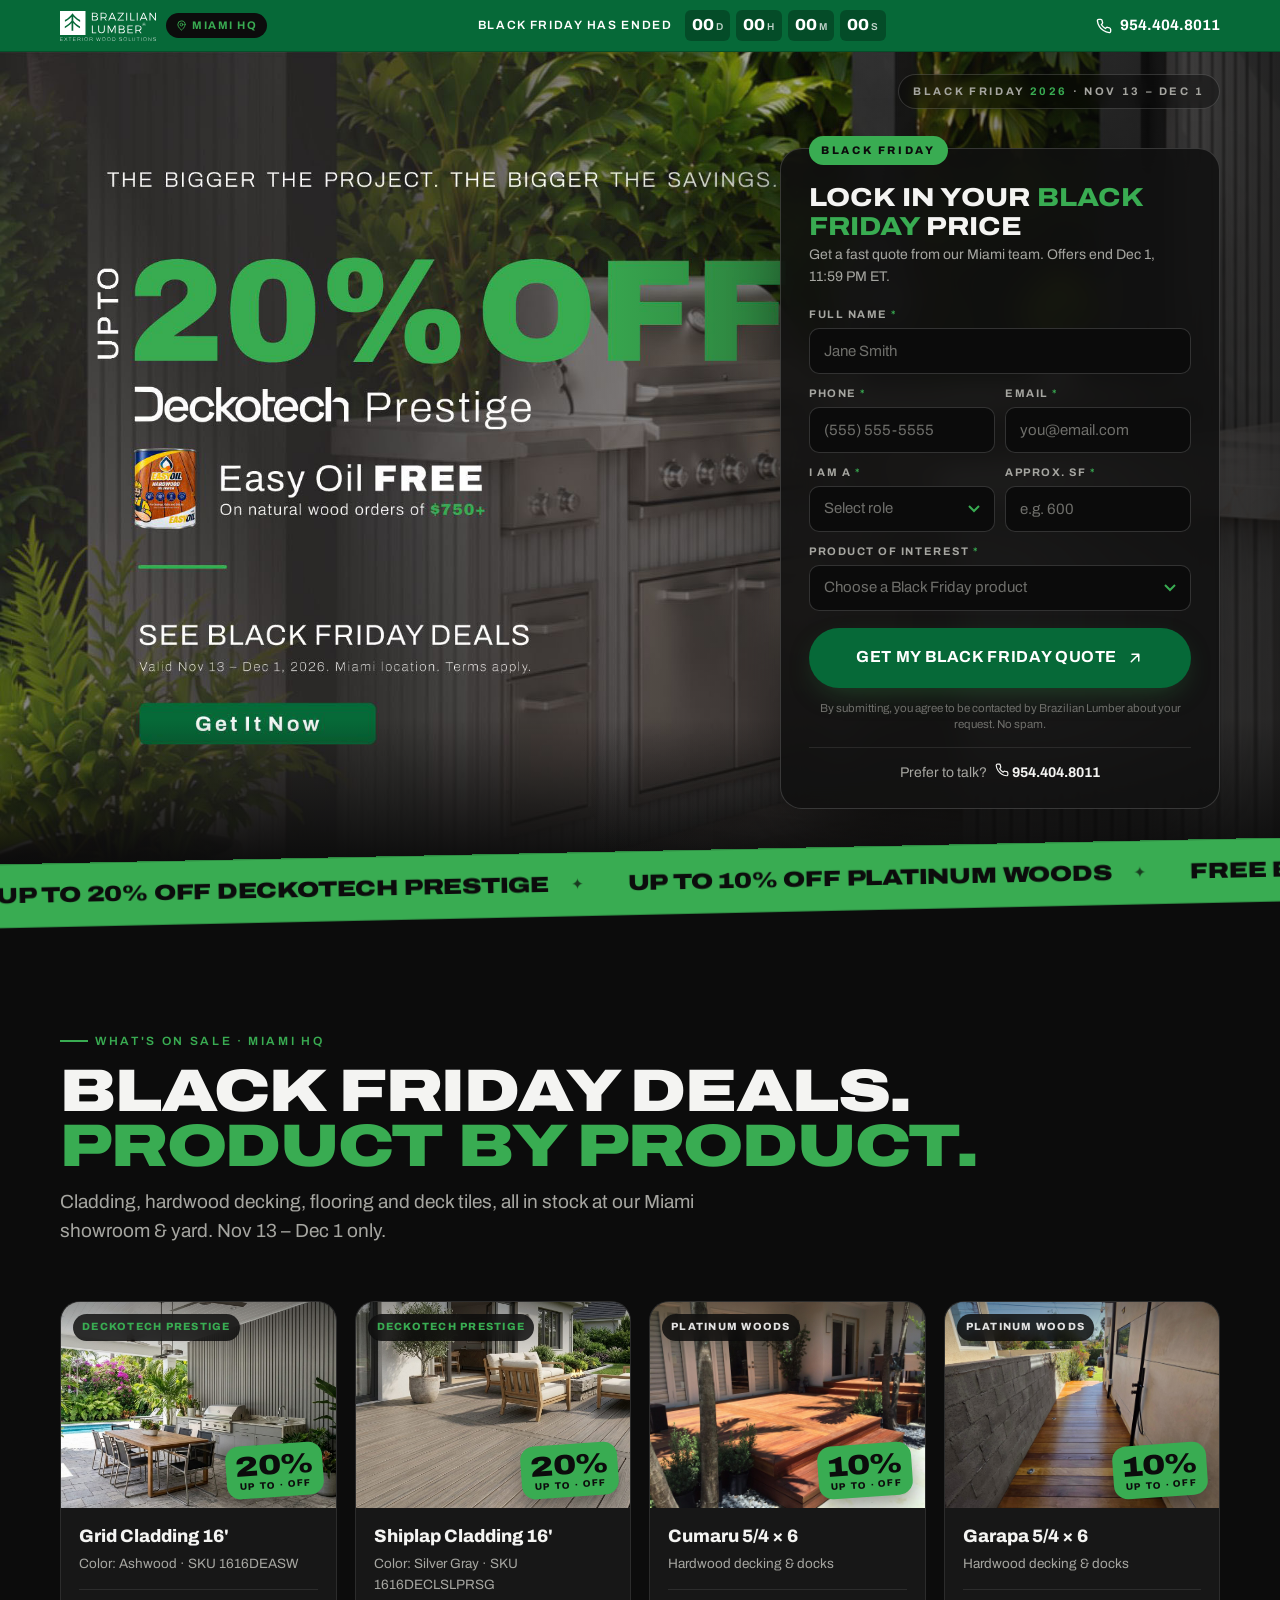
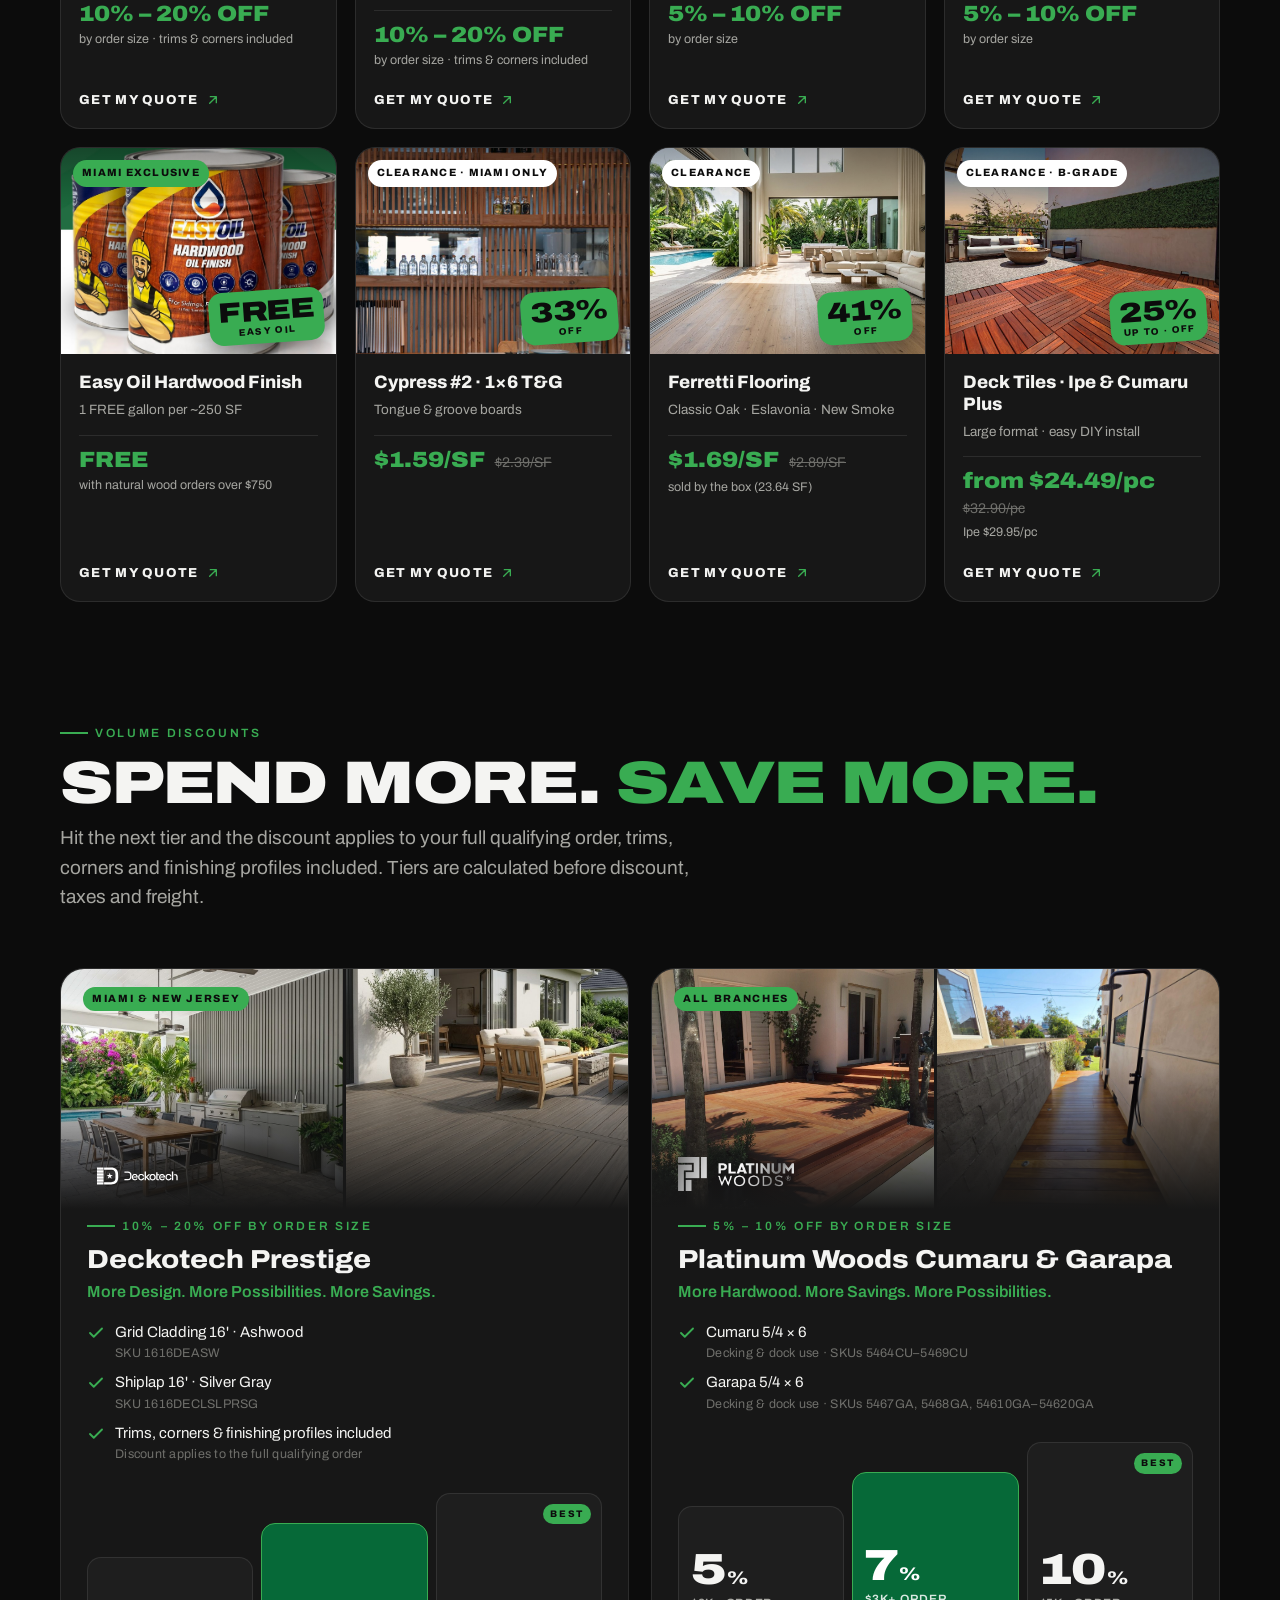
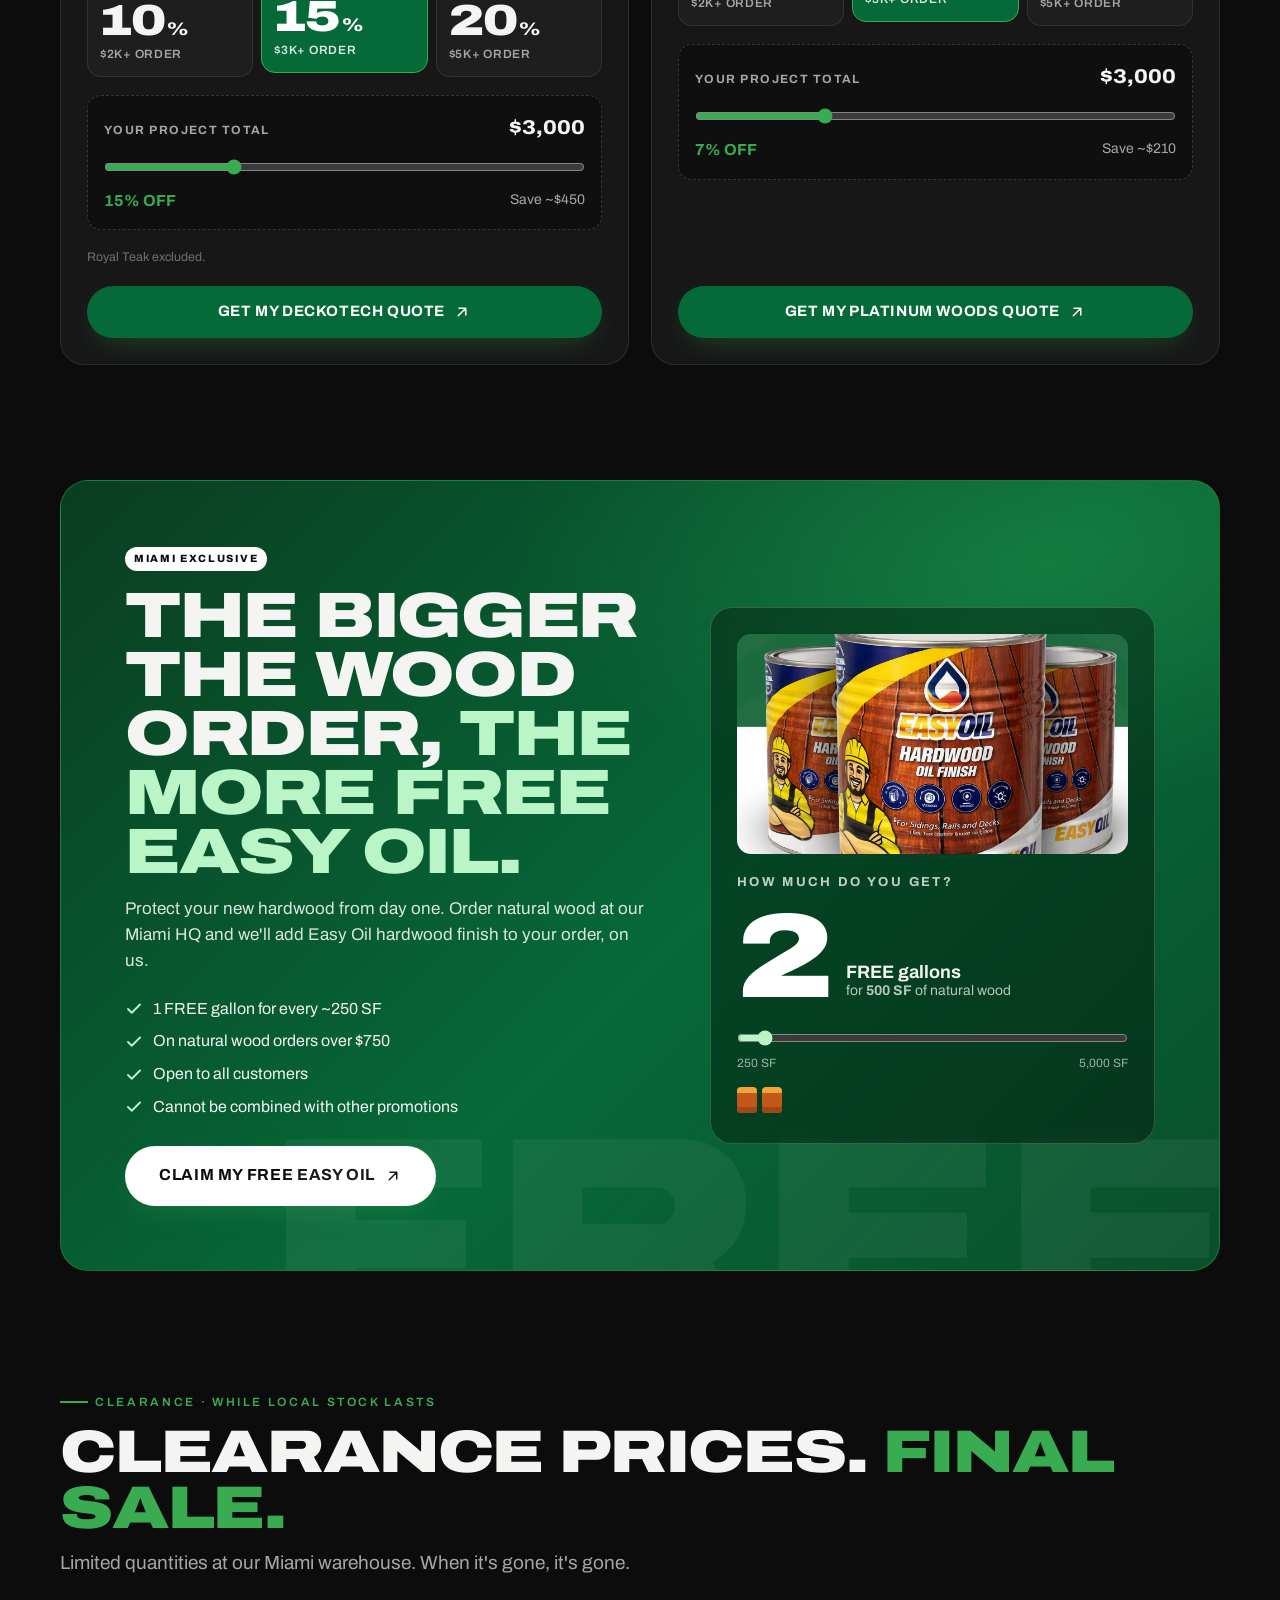
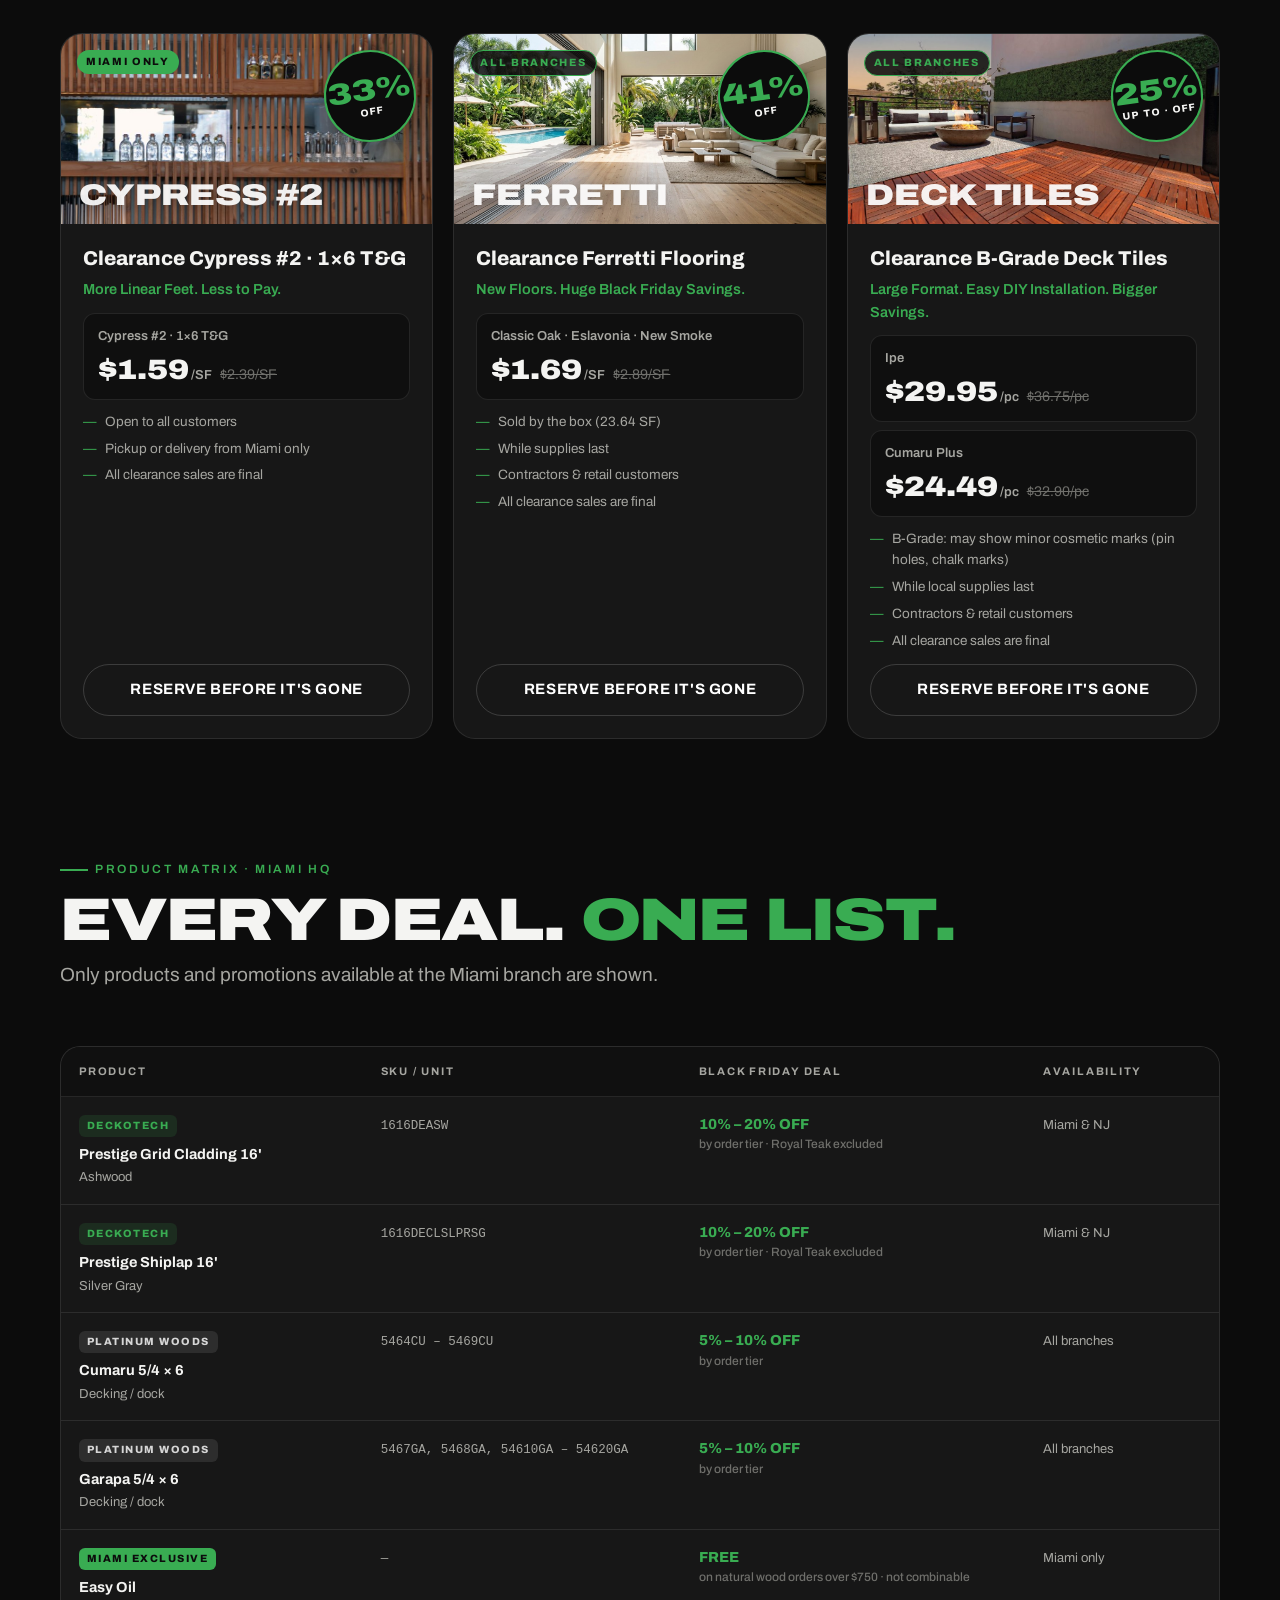
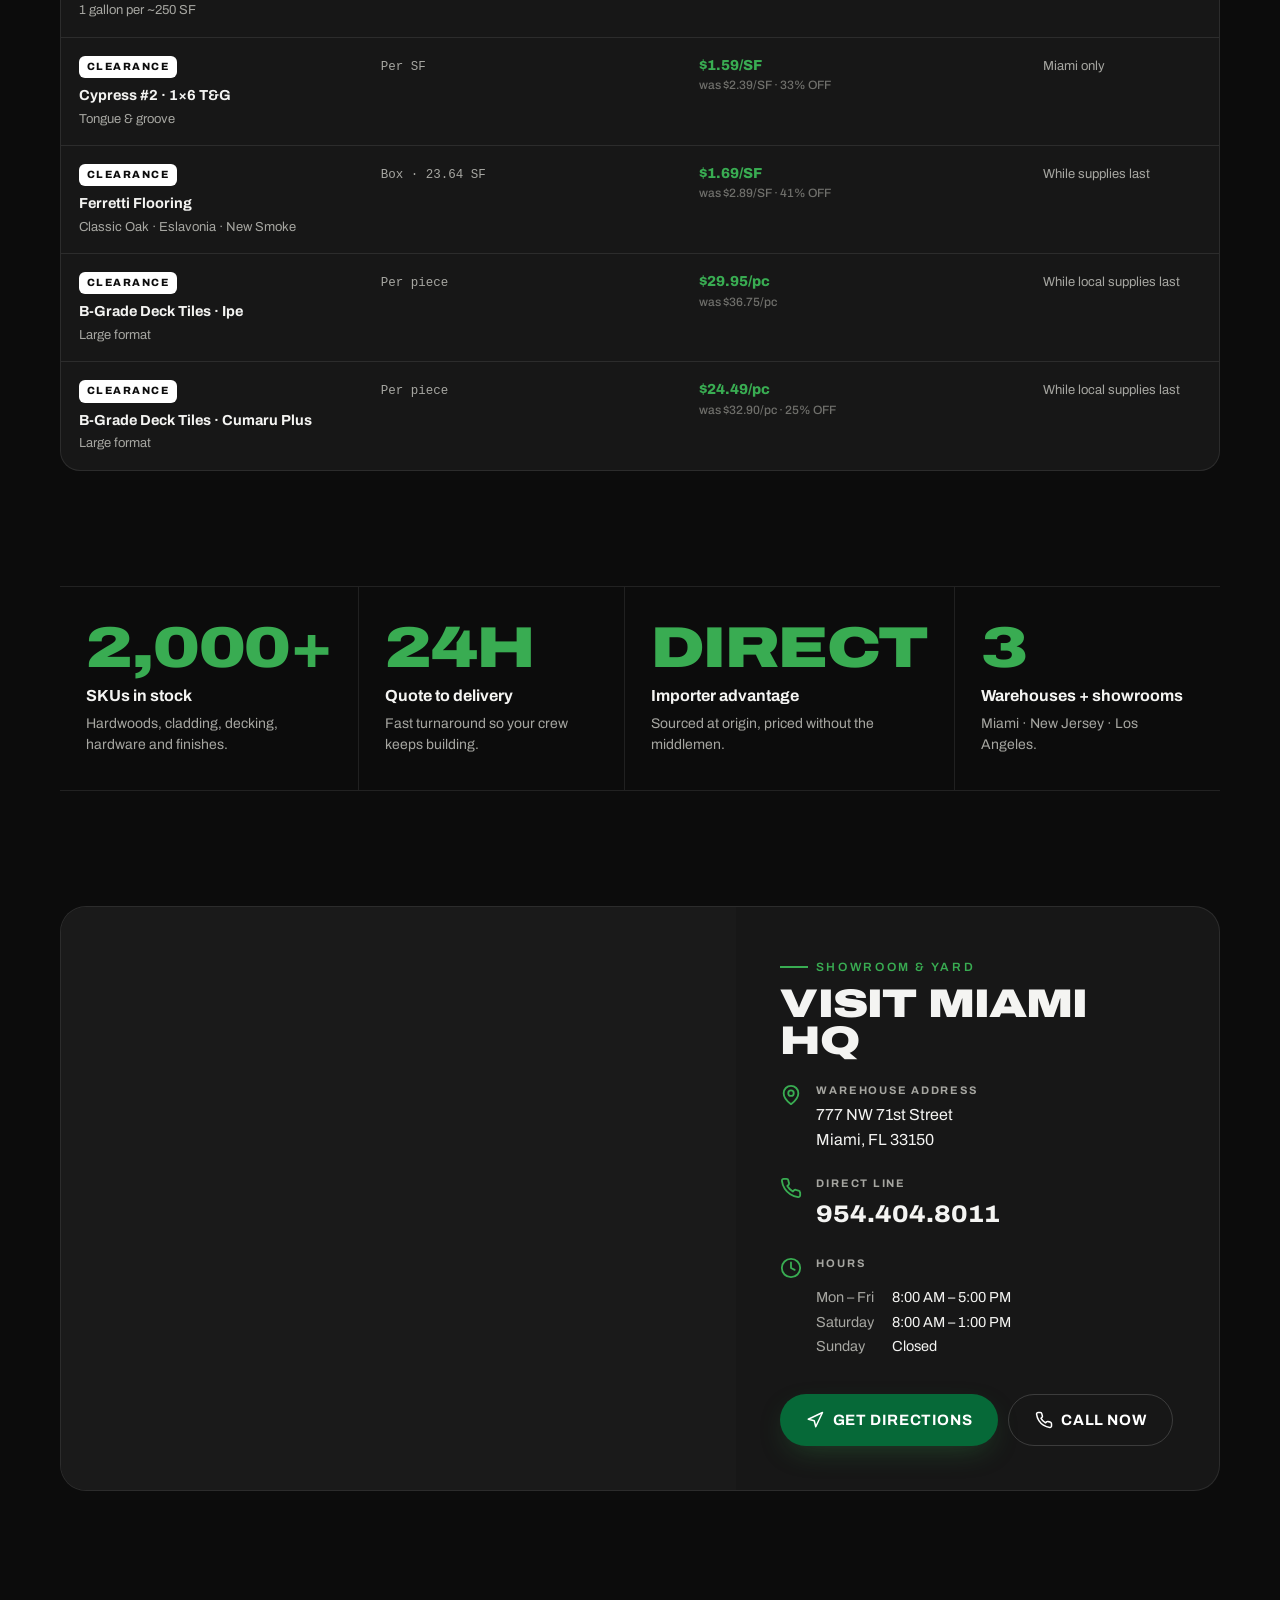
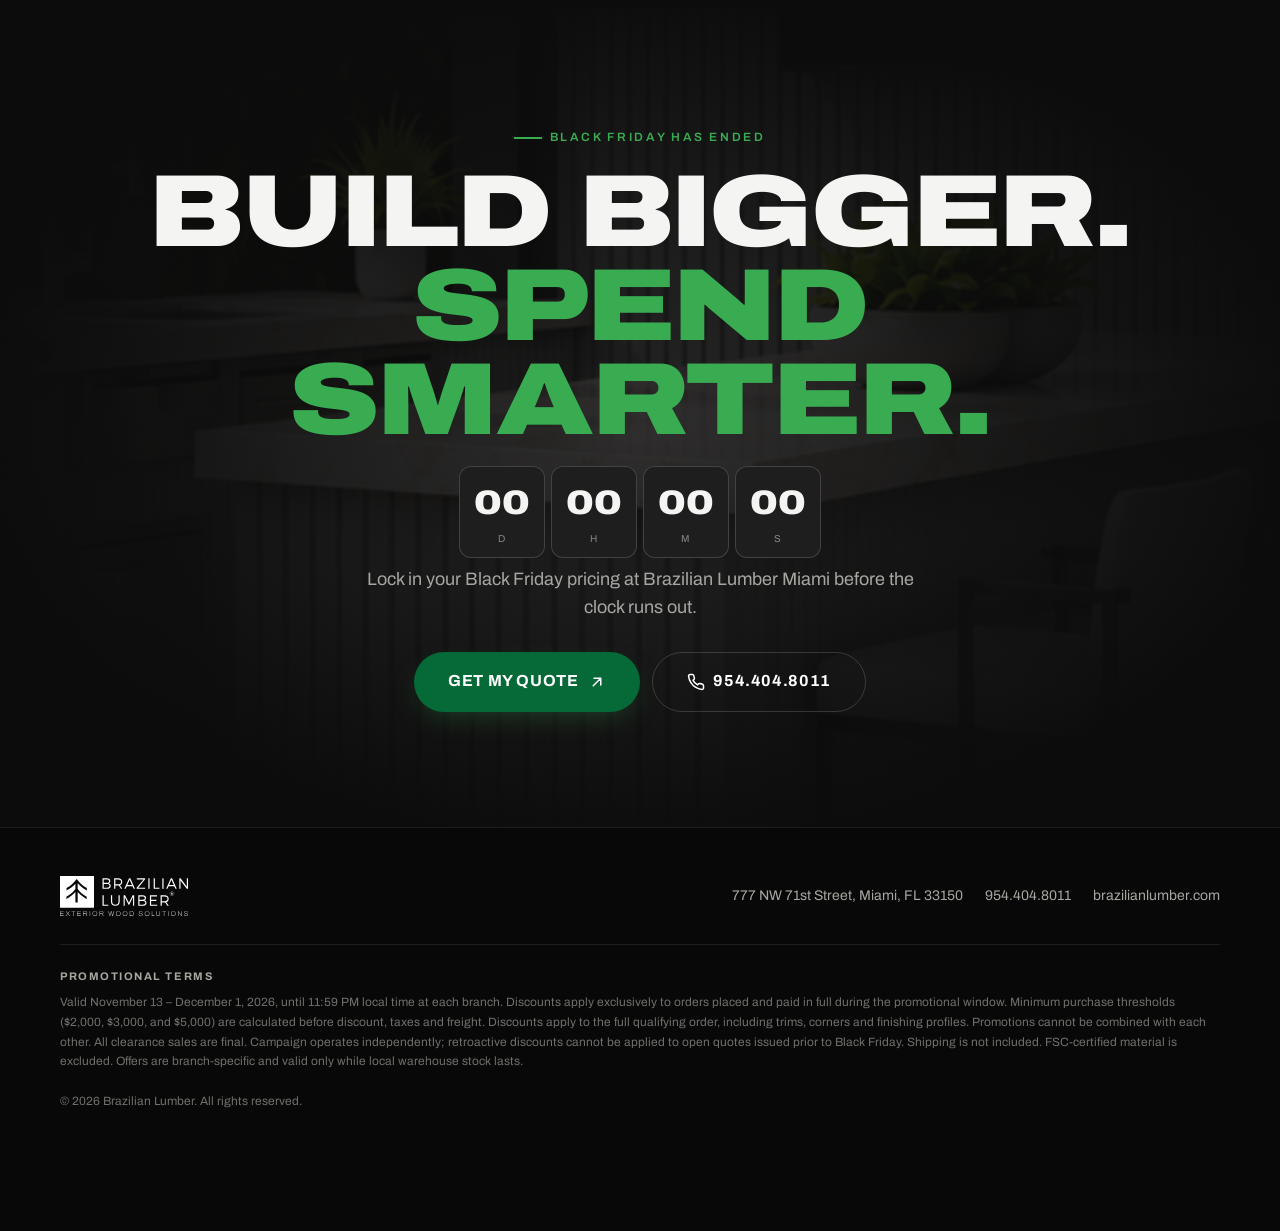
==== miami/index.html @ da261dd8 "Add files via upload" ====
<!doctype html>
<html lang="en">
<head>
<meta charset="utf-8">
<meta name="viewport" content="width=device-width, initial-scale=1, viewport-fit=cover">
<title>Black Friday 2026 · Brazilian Lumber Miami · Up to 20% OFF</title>
<meta name="description" content="Build bigger, spend smarter. Black Friday at Brazilian Lumber Miami: Nov 13 – Dec 1, 2026. Volume discounts on Deckotech and Platinum Woods plus clearance deals.">
<meta name="theme-color" content="#066938">
<meta property="og:title" content="Black Friday 2026 · Brazilian Lumber Miami · Up to 20% OFF">
<meta property="og:description" content="Build bigger, spend smarter. Black Friday at Brazilian Lumber Miami: Nov 13 – Dec 1, 2026. Volume discounts on Deckotech and Platinum Woods plus clearance deals.">
<meta property="og:image" content="../assets/img/miami-desktop.jpg">
<link rel="preload" href="../assets/fonts/Archivo-Variable.ttf" as="font" type="font/ttf" crossorigin>
<link rel="stylesheet" href="../assets/css/bf.css">
<!-- TRACKING (Manuel): Meta Pixel + Google tag go here. Branch: miami -->
</head>
<body data-branch="miami" data-deadline="2026-12-02T04:59:59Z">
<div class="topbar" role="banner">
  <div class="wrap">
    <div class="topbar__branch"><a class="topbar__logo" href="#top" aria-label="Brazilian Lumber"><img src="../assets/logos/brl-logo-white.svg" alt="Brazilian Lumber" width="96" height="30"></a><span class="tag"><svg class="ico" viewBox="0 0 24 24" fill="none" stroke="currentColor" stroke-width="2" stroke-linecap="round" stroke-linejoin="round" aria-hidden="true"><path d="M20 10c0 6-8 12-8 12s-8-6-8-12a8 8 0 0 1 16 0z"/><circle cx="12" cy="10" r="3"/></svg> Miami HQ</span></div>
    <div class="topbar__count"><span class="label" data-countdown-label>Black Friday ends in</span><div class="countdown " data-countdown aria-live="off"><span class="countdown__unit"><b data-u="d">00</b><small>d</small></span><span class="countdown__unit"><b data-u="h">00</b><small>h</small></span><span class="countdown__unit"><b data-u="m">00</b><small>m</small></span><span class="countdown__unit"><b data-u="s">00</b><small>s</small></span></div></div>
    <a class="topbar__phone" href="tel:+19544048011" aria-label="Call Miami HQ showroom 954.404.8011"><svg class="ico" viewBox="0 0 24 24" fill="none" stroke="currentColor" stroke-width="2" stroke-linecap="round" stroke-linejoin="round" aria-hidden="true"><path d="M22 16.9v3a2 2 0 0 1-2.2 2 19.8 19.8 0 0 1-8.6-3.1 19.5 19.5 0 0 1-6-6A19.8 19.8 0 0 1 2.1 4.2 2 2 0 0 1 4.1 2h3a2 2 0 0 1 2 1.7c.1.9.4 1.8.7 2.7a2 2 0 0 1-.5 2.1L8 9.8a16 16 0 0 0 6 6l1.3-1.3a2 2 0 0 1 2.1-.4c.9.3 1.8.6 2.7.7a2 2 0 0 1 1.7 2z"/></svg><span class="num">954.404.8011</span></a>
  </div>
</div>
<header class="header">
  <div class="wrap">
    <span></span>
    <span class="header__badge">Black Friday <b>2026</b> · Nov 13 – Dec 1</span>
  </div>
</header>
<main>
<section class="hero" id="top">
  <h1 class="sr-only">Black Friday at Brazilian Lumber Miami: up to 20% off Deckotech Prestige, up to 10% off Platinum Woods hardwoods and FREE Easy Oil</h1>
  <div class="hero__media">
    <picture>
      <source media="(max-width: 760px)" srcset="../assets/img/miami-mobile.jpg">
      <img src="../assets/img/miami-desktop.jpg" alt="Up to 20% off Deckotech Prestige and FREE Easy Oil on natural wood orders of $750+. Black Friday deals valid Nov 13 – Dec 1, 2026 at the Miami location." width="2401" height="1201" fetchpriority="high">
    </picture>
    <a class="hero__link" href="#quote" aria-label="Get it now: request your Black Friday quote" tabindex="-1"></a>
  </div>
  <div class="wrap hero__inner">
    <form class="form-card" id="lead-form" action="#" method="post" novalidate
      data-crm="salesforce-flowsly" data-branch="miami">
  <!-- DEV (Nicolas): set action to the Salesforce / Flowsly endpoint. Leads route by the "branch" field. -->
  <h2 id="quote">Lock in your <em>Black Friday</em> price</h2>
  <p class="sub">Get a fast quote from our Miami team. Offers end Dec 1, 11:59 PM ET.</p>

  <input type="hidden" name="branch" value="miami">
  <input type="hidden" name="campaign" value="black-friday-2026">
  <input type="hidden" name="landing_page" value="">
  <input type="hidden" name="utm_source"><input type="hidden" name="utm_medium"><input type="hidden" name="utm_campaign">
  <input type="hidden" name="utm_term"><input type="hidden" name="utm_content"><input type="hidden" name="gclid"><input type="hidden" name="fbclid">

  <div class="field">
    <label for="full_name">Full name <span class="req">*</span></label>
    <input id="full_name" name="full_name" type="text" autocomplete="name" placeholder="Jane Smith" required>
    <span class="err">Please enter your full name.</span>
  </div>
  <div class="row-2">
    <div class="field">
      <label for="phone">Phone <span class="req">*</span></label>
      <input id="phone" name="phone" type="tel" autocomplete="tel" inputmode="tel" placeholder="(555) 555-5555" required>
      <span class="err">Enter a valid phone number.</span>
    </div>
    <div class="field">
      <label for="email">Email <span class="req">*</span></label>
      <input id="email" name="email" type="email" autocomplete="email" placeholder="you@email.com" required>
      <span class="err">Enter a valid email.</span>
    </div>
  </div>
  <div class="row-2">
    <div class="field">
      <label for="role">I am a <span class="req">*</span></label>
      <select id="role" name="role" required>
        <option value="" disabled selected>Select role</option>
        <option value="contractor">Contractor</option>
        <option value="architect-designer">Architect / Designer</option>
        <option value="homeowner">Homeowner</option>
      </select>
      <span class="err">Select your role.</span>
    </div>
    <div class="field">
      <label for="approx_sf">Approx. SF <span class="req">*</span></label>
      <input id="approx_sf" name="approx_sf" type="number" min="1" inputmode="numeric" placeholder="e.g. 600" required>
      <span class="err">Enter approximate square feet.</span>
    </div>
  </div>
  <div class="field">
    <label for="product_interest">Product of interest <span class="req">*</span></label>
    <select id="product_interest" name="product_interest" required>
      <option value="" disabled selected>Choose a Black Friday product</option>
      <option value="dkt-ashwood">Deckotech Prestige · Grid Cladding Ashwood</option><option value="dkt-silvergray">Deckotech Prestige · Shiplap Silver Gray</option><option value="pw-cumaru">Platinum Woods · Cumaru 5/4 × 6</option><option value="pw-garapa">Platinum Woods · Garapa 5/4 × 6</option><option value="easy-oil">Natural wood order + FREE Easy Oil</option><option value="clr-cypress">Clearance · Cypress #2 1×6 T&amp;G</option><option value="clr-ferretti">Clearance · Ferretti Flooring</option><option value="clr-tiles">Clearance · B-Grade Deck Tiles</option><option value="multiple">Multiple products / not sure yet</option>
    </select>
    <span class="err">Choose a product.</span>
  </div>
  <button class="btn btn--block btn--lg" type="submit">Get my Black Friday quote <svg class="ico" viewBox="0 0 24 24" fill="none" stroke="currentColor" stroke-width="2" stroke-linecap="round" stroke-linejoin="round" aria-hidden="true"><path d="M7 17 17 7M8 7h9v9"/></svg></button>
  <p class="form-note">By submitting, you agree to be contacted by Brazilian Lumber about your request. No spam.</p>
  <div class="form-alt">Prefer to talk? <a href="tel:+19544048011"><svg class="ico" viewBox="0 0 24 24" fill="none" stroke="currentColor" stroke-width="2" stroke-linecap="round" stroke-linejoin="round" aria-hidden="true"><path d="M22 16.9v3a2 2 0 0 1-2.2 2 19.8 19.8 0 0 1-8.6-3.1 19.5 19.5 0 0 1-6-6A19.8 19.8 0 0 1 2.1 4.2 2 2 0 0 1 4.1 2h3a2 2 0 0 1 2 1.7c.1.9.4 1.8.7 2.7a2 2 0 0 1-.5 2.1L8 9.8a16 16 0 0 0 6 6l1.3-1.3a2 2 0 0 1 2.1-.4c.9.3 1.8.6 2.7.7a2 2 0 0 1 1.7 2z"/></svg> 954.404.8011</a></div>
</form>

  </div>
</section>
<div class="ticker" aria-hidden="true"><div class="ticker__track"><span class="ticker__item">Up to 20% OFF Deckotech Prestige</span><span class="ticker__item">Up to 10% OFF Platinum Woods</span><span class="ticker__item">FREE Easy Oil</span><span class="ticker__item">33% OFF Cypress #2</span><span class="ticker__item">41% OFF Ferretti Flooring</span><span class="ticker__item">Up to 25% OFF Deck Tiles</span><span class="ticker__item">Up to 20% OFF Deckotech Prestige</span><span class="ticker__item">Up to 10% OFF Platinum Woods</span><span class="ticker__item">FREE Easy Oil</span><span class="ticker__item">33% OFF Cypress #2</span><span class="ticker__item">41% OFF Ferretti Flooring</span><span class="ticker__item">Up to 25% OFF Deck Tiles</span><span class="ticker__item">Up to 20% OFF Deckotech Prestige</span><span class="ticker__item">Up to 10% OFF Platinum Woods</span><span class="ticker__item">FREE Easy Oil</span><span class="ticker__item">33% OFF Cypress #2</span><span class="ticker__item">41% OFF Ferretti Flooring</span><span class="ticker__item">Up to 25% OFF Deck Tiles</span><span class="ticker__item">Up to 20% OFF Deckotech Prestige</span><span class="ticker__item">Up to 10% OFF Platinum Woods</span><span class="ticker__item">FREE Easy Oil</span><span class="ticker__item">33% OFF Cypress #2</span><span class="ticker__item">41% OFF Ferretti Flooring</span><span class="ticker__item">Up to 25% OFF Deck Tiles</span></div></div>
<section class="section" id="deals" style="padding-top: clamp(72px, 9vw, 110px)">
  <div class="wrap">
    <div class="section-head reveal">
      <span class="eyebrow">What's on sale · Miami HQ</span>
      <h2 class="h2 display">Black Friday deals.<br><em>Product by product.</em></h2>
      <p class="lead">Cladding, hardwood decking, flooring and deck tiles, all in stock at our Miami showroom &amp; yard. Nov 13 – Dec 1 only.</p>
    </div>
    <div class="p-grid p-grid--4"><article class="p-card reveal">
      <a class="p-card__media" href="#quote" data-product="dkt-ashwood" tabindex="-1" aria-hidden="true">
        <img src="../assets/img/products/miami/dkt-ashwood.jpg" alt="Grid Cladding 16' (Color: Ashwood · SKU 1616DEASW)" loading="lazy">
        <span class="p-card__chip chip--dkt">Deckotech Prestige</span>
        <span class="p-card__badge"><b>20%</b><small>Up to · Off</small></span>
      </a>
      <div class="p-card__body">
        <h3 class="p-card__name">Grid Cladding 16'</h3>
        <p class="p-card__spec">Color: Ashwood · SKU 1616DEASW</p>
        <div class="p-card__price"><b>10% – 20% OFF</b><span>by order size · trims &amp; corners included</span></div>
        <a class="p-card__cta" href="#quote" data-product="dkt-ashwood">Get my quote <svg class="ico" viewBox="0 0 24 24" fill="none" stroke="currentColor" stroke-width="2" stroke-linecap="round" stroke-linejoin="round" aria-hidden="true"><path d="M7 17 17 7M8 7h9v9"/></svg></a>
      </div>
    </article><article class="p-card reveal">
      <a class="p-card__media" href="#quote" data-product="dkt-silvergray" tabindex="-1" aria-hidden="true">
        <img src="../assets/img/products/miami/dkt-silvergray.jpg" alt="Shiplap Cladding 16' (Color: Silver Gray · SKU 1616DECLSLPRSG)" loading="lazy">
        <span class="p-card__chip chip--dkt">Deckotech Prestige</span>
        <span class="p-card__badge"><b>20%</b><small>Up to · Off</small></span>
      </a>
      <div class="p-card__body">
        <h3 class="p-card__name">Shiplap Cladding 16'</h3>
        <p class="p-card__spec">Color: Silver Gray · SKU 1616DECLSLPRSG</p>
        <div class="p-card__price"><b>10% – 20% OFF</b><span>by order size · trims &amp; corners included</span></div>
        <a class="p-card__cta" href="#quote" data-product="dkt-silvergray">Get my quote <svg class="ico" viewBox="0 0 24 24" fill="none" stroke="currentColor" stroke-width="2" stroke-linecap="round" stroke-linejoin="round" aria-hidden="true"><path d="M7 17 17 7M8 7h9v9"/></svg></a>
      </div>
    </article><article class="p-card reveal">
      <a class="p-card__media" href="#quote" data-product="pw-cumaru" tabindex="-1" aria-hidden="true">
        <img src="../assets/img/products/miami/pw-cumaru.jpg" alt="Cumaru 5/4 × 6 (Hardwood decking &amp; docks)" loading="lazy">
        <span class="p-card__chip chip--pw">Platinum Woods</span>
        <span class="p-card__badge"><b>10%</b><small>Up to · Off</small></span>
      </a>
      <div class="p-card__body">
        <h3 class="p-card__name">Cumaru 5/4 × 6</h3>
        <p class="p-card__spec">Hardwood decking &amp; docks</p>
        <div class="p-card__price"><b>5% – 10% OFF</b><span>by order size</span></div>
        <a class="p-card__cta" href="#quote" data-product="pw-cumaru">Get my quote <svg class="ico" viewBox="0 0 24 24" fill="none" stroke="currentColor" stroke-width="2" stroke-linecap="round" stroke-linejoin="round" aria-hidden="true"><path d="M7 17 17 7M8 7h9v9"/></svg></a>
      </div>
    </article><article class="p-card reveal">
      <a class="p-card__media" href="#quote" data-product="pw-garapa" tabindex="-1" aria-hidden="true">
        <img src="../assets/img/products/pw-garapa-deck.jpg" alt="Garapa 5/4 × 6 (Hardwood decking &amp; docks)" loading="lazy">
        <span class="p-card__chip chip--pw">Platinum Woods</span>
        <span class="p-card__badge"><b>10%</b><small>Up to · Off</small></span>
      </a>
      <div class="p-card__body">
        <h3 class="p-card__name">Garapa 5/4 × 6</h3>
        <p class="p-card__spec">Hardwood decking &amp; docks</p>
        <div class="p-card__price"><b>5% – 10% OFF</b><span>by order size</span></div>
        <a class="p-card__cta" href="#quote" data-product="pw-garapa">Get my quote <svg class="ico" viewBox="0 0 24 24" fill="none" stroke="currentColor" stroke-width="2" stroke-linecap="round" stroke-linejoin="round" aria-hidden="true"><path d="M7 17 17 7M8 7h9v9"/></svg></a>
      </div>
    </article><article class="p-card reveal">
      <a class="p-card__media" href="#quote" data-product="easy-oil" tabindex="-1" aria-hidden="true">
        <img src="../assets/img/products/easy-oil.jpg" alt="Easy Oil Hardwood Finish (1 FREE gallon per ~250 SF)" loading="lazy">
        <span class="p-card__chip chip--exc">Miami exclusive</span>
        <span class="p-card__badge"><b>FREE</b><small>Easy Oil</small></span>
      </a>
      <div class="p-card__body">
        <h3 class="p-card__name">Easy Oil Hardwood Finish</h3>
        <p class="p-card__spec">1 FREE gallon per ~250 SF</p>
        <div class="p-card__price"><b>FREE</b><span>with natural wood orders over $750</span></div>
        <a class="p-card__cta" href="#quote" data-product="easy-oil">Get my quote <svg class="ico" viewBox="0 0 24 24" fill="none" stroke="currentColor" stroke-width="2" stroke-linecap="round" stroke-linejoin="round" aria-hidden="true"><path d="M7 17 17 7M8 7h9v9"/></svg></a>
      </div>
    </article><article class="p-card reveal">
      <a class="p-card__media" href="#quote" data-product="clr-cypress" tabindex="-1" aria-hidden="true">
        <img src="../assets/img/products/miami/clr-cypress.jpg" alt="Cypress #2 · 1×6 T&amp;G (Tongue &amp; groove boards)" loading="lazy">
        <span class="p-card__chip chip--clr">Clearance · Miami only</span>
        <span class="p-card__badge"><b>33%</b><small>Off</small></span>
      </a>
      <div class="p-card__body">
        <h3 class="p-card__name">Cypress #2 · 1×6 T&amp;G</h3>
        <p class="p-card__spec">Tongue &amp; groove boards</p>
        <div class="p-card__price"><b>$1.59/SF</b><s>$2.39/SF</s></div>
        <a class="p-card__cta" href="#quote" data-product="clr-cypress">Get my quote <svg class="ico" viewBox="0 0 24 24" fill="none" stroke="currentColor" stroke-width="2" stroke-linecap="round" stroke-linejoin="round" aria-hidden="true"><path d="M7 17 17 7M8 7h9v9"/></svg></a>
      </div>
    </article><article class="p-card reveal">
      <a class="p-card__media" href="#quote" data-product="clr-ferretti" tabindex="-1" aria-hidden="true">
        <img src="../assets/img/products/miami/clr-ferretti.jpg" alt="Ferretti Flooring (Classic Oak · Eslavonia · New Smoke)" loading="lazy">
        <span class="p-card__chip chip--clr">Clearance</span>
        <span class="p-card__badge"><b>41%</b><small>Off</small></span>
      </a>
      <div class="p-card__body">
        <h3 class="p-card__name">Ferretti Flooring</h3>
        <p class="p-card__spec">Classic Oak · Eslavonia · New Smoke</p>
        <div class="p-card__price"><b>$1.69/SF</b><s>$2.89/SF</s><span>sold by the box (23.64 SF)</span></div>
        <a class="p-card__cta" href="#quote" data-product="clr-ferretti">Get my quote <svg class="ico" viewBox="0 0 24 24" fill="none" stroke="currentColor" stroke-width="2" stroke-linecap="round" stroke-linejoin="round" aria-hidden="true"><path d="M7 17 17 7M8 7h9v9"/></svg></a>
      </div>
    </article><article class="p-card reveal">
      <a class="p-card__media" href="#quote" data-product="clr-tiles" tabindex="-1" aria-hidden="true">
        <img src="../assets/img/products/miami/clr-tiles.jpg" alt="Deck Tiles · Ipe &amp; Cumaru Plus (Large format · easy DIY install)" loading="lazy">
        <span class="p-card__chip chip--clr">Clearance · B-Grade</span>
        <span class="p-card__badge"><b>25%</b><small>Up to · Off</small></span>
      </a>
      <div class="p-card__body">
        <h3 class="p-card__name">Deck Tiles · Ipe &amp; Cumaru Plus</h3>
        <p class="p-card__spec">Large format · easy DIY install</p>
        <div class="p-card__price"><b>from $24.49/pc</b><s>$32.90/pc</s><span>Ipe $29.95/pc</span></div>
        <a class="p-card__cta" href="#quote" data-product="clr-tiles">Get my quote <svg class="ico" viewBox="0 0 24 24" fill="none" stroke="currentColor" stroke-width="2" stroke-linecap="round" stroke-linejoin="round" aria-hidden="true"><path d="M7 17 17 7M8 7h9v9"/></svg></a>
      </div>
    </article></div>
  </div>
</section>
<section class="section" style="padding-top: 0">
  <div class="wrap">
    <div class="section-head reveal">
      <span class="eyebrow">Volume discounts</span>
      <h2 class="h2 display">Spend more. <em>Save more.</em></h2>
      <p class="lead">Hit the next tier and the discount applies to your full qualifying order, trims, corners and finishing profiles included. Tiers are calculated before discount, taxes and freight.</p>
    </div>
    <div class="tiers">
      <article class="tier-block reveal" id="deckotech" data-estimator data-tiers="[[2000,10],[3000,15],[5000,20]]">
    <div class="tier-block__media">
      <div class="tier-block__split"><img src="../assets/img/products/miami/dkt-ashwood.jpg" alt="" loading="lazy"><img src="../assets/img/products/miami/dkt-silvergray.jpg" alt="" loading="lazy"></div>
      <span class="flag">Miami &amp; New Jersey</span>
      <img class="tier-block__logo tier-block__logo--dkt" src="../assets/logos/deckotech-logo.svg" alt="Deckotech">
    </div>
    <div class="tier-block__body">
      <span class="eyebrow">10% – 20% OFF by order size</span>
      <h3 class="tier-block__title">Deckotech Prestige</h3>
      <p class="tier-block__tagline">More Design. More Possibilities. More Savings.</p>
      <ul class="prod-list"><li><svg class="ico" viewBox="0 0 24 24" fill="none" stroke="currentColor" stroke-width="2.5" stroke-linecap="round" stroke-linejoin="round" aria-hidden="true"><path d="M20 6 9 17l-5-5"/></svg><span>Grid Cladding 16' · Ashwood<small>SKU 1616DEASW</small></span></li><li><svg class="ico" viewBox="0 0 24 24" fill="none" stroke="currentColor" stroke-width="2.5" stroke-linecap="round" stroke-linejoin="round" aria-hidden="true"><path d="M20 6 9 17l-5-5"/></svg><span>Shiplap 16' · Silver Gray<small>SKU 1616DECLSLPRSG</small></span></li><li><svg class="ico" viewBox="0 0 24 24" fill="none" stroke="currentColor" stroke-width="2.5" stroke-linecap="round" stroke-linejoin="round" aria-hidden="true"><path d="M20 6 9 17l-5-5"/></svg><span>Trims, corners &amp; finishing profiles included<small>Discount applies to the full qualifying order</small></span></li></ul>
      <div class="ladder"><div class="step"><div class="step__pct display">10<small>%</small></div><div class="step__min">$2K+ order</div></div><div class="step"><div class="step__pct display">15<small>%</small></div><div class="step__min">$3K+ order</div></div><div class="step"><div class="step__pct display">20<small>%</small></div><div class="step__min">$5K+ order</div></div></div>
      <div class="estimator">
        <div class="estimator__label"><span>Your project total</span><output data-out="total">$3,000</output></div>
        <input type="range" min="500" max="10000" step="250" value="3000" aria-label="Estimated project total for Deckotech">
        <div class="estimator__result"><b data-out="pct"></b><span data-out="save"></span></div>
      </div>
      <p class="fine">Royal Teak excluded.</p>
      <a class="btn btn--block" href="#quote" data-product="dkt-ashwood">Get my Deckotech quote <svg class="ico" viewBox="0 0 24 24" fill="none" stroke="currentColor" stroke-width="2" stroke-linecap="round" stroke-linejoin="round" aria-hidden="true"><path d="M7 17 17 7M8 7h9v9"/></svg></a>
    </div>
  </article>
      <article class="tier-block reveal" id="platinum-woods" data-estimator data-tiers="[[2000,5],[3000,7],[5000,10]]">
    <div class="tier-block__media">
      <div class="tier-block__split"><img src="../assets/img/products/miami/pw-cumaru.jpg" alt="" loading="lazy"><img src="../assets/img/products/pw-garapa-deck.jpg" alt="" loading="lazy"></div>
      <span class="flag">All branches</span>
      <img class="tier-block__logo " src="../assets/logos/platinum-logo.png" alt="Platinum Woods">
    </div>
    <div class="tier-block__body">
      <span class="eyebrow">5% – 10% OFF by order size</span>
      <h3 class="tier-block__title">Platinum Woods Cumaru &amp; Garapa</h3>
      <p class="tier-block__tagline">More Hardwood. More Savings. More Possibilities.</p>
      <ul class="prod-list"><li><svg class="ico" viewBox="0 0 24 24" fill="none" stroke="currentColor" stroke-width="2.5" stroke-linecap="round" stroke-linejoin="round" aria-hidden="true"><path d="M20 6 9 17l-5-5"/></svg><span>Cumaru 5/4 × 6<small>Decking &amp; dock use · SKUs 5464CU–5469CU</small></span></li><li><svg class="ico" viewBox="0 0 24 24" fill="none" stroke="currentColor" stroke-width="2.5" stroke-linecap="round" stroke-linejoin="round" aria-hidden="true"><path d="M20 6 9 17l-5-5"/></svg><span>Garapa 5/4 × 6<small>Decking &amp; dock use · SKUs 5467GA, 5468GA, 54610GA–54620GA</small></span></li></ul>
      <div class="ladder"><div class="step"><div class="step__pct display">5<small>%</small></div><div class="step__min">$2K+ order</div></div><div class="step"><div class="step__pct display">7<small>%</small></div><div class="step__min">$3K+ order</div></div><div class="step"><div class="step__pct display">10<small>%</small></div><div class="step__min">$5K+ order</div></div></div>
      <div class="estimator">
        <div class="estimator__label"><span>Your project total</span><output data-out="total">$3,000</output></div>
        <input type="range" min="500" max="10000" step="250" value="3000" aria-label="Estimated project total for Platinum Woods">
        <div class="estimator__result"><b data-out="pct"></b><span data-out="save"></span></div>
      </div>
      
      <a class="btn btn--block" href="#quote" data-product="pw-cumaru">Get my Platinum Woods quote <svg class="ico" viewBox="0 0 24 24" fill="none" stroke="currentColor" stroke-width="2" stroke-linecap="round" stroke-linejoin="round" aria-hidden="true"><path d="M7 17 17 7M8 7h9v9"/></svg></a>
    </div>
  </article>
    </div>
  </div>
</section>
<section class="section" id="easy-oil" style="padding-top: 0">
  <div class="wrap">
    <div class="exclusive reveal">
      <div>
        <span class="flag flag--white">Miami exclusive</span>
        <h3 class="display">The bigger the wood order, <em>the more FREE Easy Oil.</em></h3>
        <p>Protect your new hardwood from day one. Order natural wood at our Miami HQ and we'll add Easy Oil hardwood finish to your order, on us.</p>
        <ul><li><svg class="ico" viewBox="0 0 24 24" fill="none" stroke="currentColor" stroke-width="2.5" stroke-linecap="round" stroke-linejoin="round" aria-hidden="true"><path d="M20 6 9 17l-5-5"/></svg>1 FREE gallon for every ~250 SF</li><li><svg class="ico" viewBox="0 0 24 24" fill="none" stroke="currentColor" stroke-width="2.5" stroke-linecap="round" stroke-linejoin="round" aria-hidden="true"><path d="M20 6 9 17l-5-5"/></svg>On natural wood orders over $750</li><li><svg class="ico" viewBox="0 0 24 24" fill="none" stroke="currentColor" stroke-width="2.5" stroke-linecap="round" stroke-linejoin="round" aria-hidden="true"><path d="M20 6 9 17l-5-5"/></svg>Open to all customers</li><li><svg class="ico" viewBox="0 0 24 24" fill="none" stroke="currentColor" stroke-width="2.5" stroke-linecap="round" stroke-linejoin="round" aria-hidden="true"><path d="M20 6 9 17l-5-5"/></svg>Cannot be combined with other promotions</li></ul>
        <a class="btn btn--lg" style="background:#fff;color:var(--ink)" href="#quote" data-product="easy-oil">Claim my free Easy Oil <svg class="ico" viewBox="0 0 24 24" fill="none" stroke="currentColor" stroke-width="2" stroke-linecap="round" stroke-linejoin="round" aria-hidden="true"><path d="M7 17 17 7M8 7h9v9"/></svg></a>
      </div>
      <div class="oil-calc" data-oil>
        <img class="oil-calc__img" src="../assets/img/products/easy-oil.jpg" alt="Easy Oil Hardwood Oil Finish cans" loading="lazy">
        <h4>How much do you get?</h4>
        <div class="oil-calc__out">
          <span class="oil-calc__num display" data-out="gal">2</span>
          <span class="oil-calc__unit">FREE gallons<span>for <b data-out="sf">500 SF</b> of natural wood</span></span>
        </div>
        <input type="range" min="250" max="5000" step="50" value="500" aria-label="Project size in square feet">
        <div class="scale"><span>250 SF</span><span>5,000 SF</span></div>
        <div class="cans" aria-hidden="true"></div>
      </div>
    </div>
  </div>
</section>
<section class="section" id="clearance" style="padding-top: 0">
  <div class="wrap">
    <div class="section-head reveal">
      <span class="eyebrow">Clearance · while local stock lasts</span>
      <h2 class="h2 display">Clearance prices. <em>Final sale.</em></h2>
      <p class="lead">Limited quantities at our Miami warehouse. When it's gone, it's gone.</p>
    </div>
    <div class="clearance-grid"><article class="c-card reveal" id="cypress">
      <div class="c-card__visual">
        <img src="../assets/img/products/miami/clr-cypress.jpg" alt="" loading="lazy">
        <span class="flag">Miami only</span>
        <div class="c-card__pct"><div><b>33%</b><small>OFF</small></div></div>
        <span class="c-card__species">Cypress #2</span>
      </div>
      <div class="c-card__body">
        <h3 class="c-card__title">Clearance Cypress #2 · 1×6 T&amp;G</h3>
        <p class="c-card__tag">More Linear Feet. Less to Pay.</p>
        <div class="price-rows"><div class="price"><span class="price__name">Cypress #2 · 1×6 T&amp;G</span>
          <span><span class="price__now">$1.59<small>/SF</small></span><span class="price__was">$2.39/SF</span></span></div></div>
        <ul><li>Open to all customers</li><li>Pickup or delivery from Miami only</li><li>All clearance sales are final</li></ul>
        <a class="btn btn--ghost btn--block" href="#quote" data-product="clr-cypress">Reserve before it's gone</a>
      </div>
    </article><article class="c-card reveal" id="ferretti">
      <div class="c-card__visual">
        <img src="../assets/img/products/miami/clr-ferretti.jpg" alt="" loading="lazy">
        <span class="flag flag--outline">All branches</span>
        <div class="c-card__pct"><div><b>41%</b><small>OFF</small></div></div>
        <span class="c-card__species">Ferretti</span>
      </div>
      <div class="c-card__body">
        <h3 class="c-card__title">Clearance Ferretti Flooring</h3>
        <p class="c-card__tag">New Floors. Huge Black Friday Savings.</p>
        <div class="price-rows"><div class="price"><span class="price__name">Classic Oak · Eslavonia · New Smoke</span>
          <span><span class="price__now">$1.69<small>/SF</small></span><span class="price__was">$2.89/SF</span></span></div></div>
        <ul><li>Sold by the box (23.64 SF)</li><li>While supplies last</li><li>Contractors &amp; retail customers</li><li>All clearance sales are final</li></ul>
        <a class="btn btn--ghost btn--block" href="#quote" data-product="clr-ferretti">Reserve before it's gone</a>
      </div>
    </article><article class="c-card reveal" id="deck-tiles">
      <div class="c-card__visual">
        <img src="../assets/img/products/miami/clr-tiles.jpg" alt="" loading="lazy">
        <span class="flag flag--outline">All branches</span>
        <div class="c-card__pct"><div><b>25%</b><small>UP TO · OFF</small></div></div>
        <span class="c-card__species">Deck Tiles</span>
      </div>
      <div class="c-card__body">
        <h3 class="c-card__title">Clearance B-Grade Deck Tiles</h3>
        <p class="c-card__tag">Large Format. Easy DIY Installation. Bigger Savings.</p>
        <div class="price-rows"><div class="price"><span class="price__name">Ipe</span>
          <span><span class="price__now">$29.95<small>/pc</small></span><span class="price__was">$36.75/pc</span></span></div><div class="price"><span class="price__name">Cumaru Plus</span>
          <span><span class="price__now">$24.49<small>/pc</small></span><span class="price__was">$32.90/pc</span></span></div></div>
        <ul><li>B-Grade: may show minor cosmetic marks (pin holes, chalk marks)</li><li>While local supplies last</li><li>Contractors &amp; retail customers</li><li>All clearance sales are final</li></ul>
        <a class="btn btn--ghost btn--block" href="#quote" data-product="clr-tiles">Reserve before it's gone</a>
      </div>
    </article></div>
  </div>
</section>
<section class="section" id="products" style="padding-top: 0">
  <div class="wrap">
    <div class="section-head reveal">
      <span class="eyebrow">Product matrix · Miami HQ</span>
      <h2 class="h2 display">Every deal. <em>One list.</em></h2>
      <p class="lead">Only products and promotions available at the Miami branch are shown.</p>
    </div>
    <div class="reveal">
      <table class="matrix">
        <thead><tr><th>Product</th><th>SKU / unit</th><th>Black Friday deal</th><th>Availability</th></tr></thead>
        <tbody><tr>
        <td data-label="Product"><span class="line line--dkt">Deckotech</span><span class="pname">Prestige Grid Cladding 16'</span><span class="avail">Ashwood</span></td>
        <td data-label="SKU / unit"><span class="sku">1616DEASW</span></td>
        <td data-label="Black Friday deal"><span class="deal">10% – 20% OFF<small>by order tier · Royal Teak excluded</small></span></td>
        <td data-label="Availability"><span class="avail">Miami &amp; NJ</span></td>
      </tr><tr>
        <td data-label="Product"><span class="line line--dkt">Deckotech</span><span class="pname">Prestige Shiplap 16'</span><span class="avail">Silver Gray</span></td>
        <td data-label="SKU / unit"><span class="sku">1616DECLSLPRSG</span></td>
        <td data-label="Black Friday deal"><span class="deal">10% – 20% OFF<small>by order tier · Royal Teak excluded</small></span></td>
        <td data-label="Availability"><span class="avail">Miami &amp; NJ</span></td>
      </tr><tr>
        <td data-label="Product"><span class="line line--pw">Platinum Woods</span><span class="pname">Cumaru 5/4 × 6</span><span class="avail">Decking / dock</span></td>
        <td data-label="SKU / unit"><span class="sku">5464CU – 5469CU</span></td>
        <td data-label="Black Friday deal"><span class="deal">5% – 10% OFF<small>by order tier</small></span></td>
        <td data-label="Availability"><span class="avail">All branches</span></td>
      </tr><tr>
        <td data-label="Product"><span class="line line--pw">Platinum Woods</span><span class="pname">Garapa 5/4 × 6</span><span class="avail">Decking / dock</span></td>
        <td data-label="SKU / unit"><span class="sku">5467GA, 5468GA, 54610GA – 54620GA</span></td>
        <td data-label="Black Friday deal"><span class="deal">5% – 10% OFF<small>by order tier</small></span></td>
        <td data-label="Availability"><span class="avail">All branches</span></td>
      </tr><tr>
        <td data-label="Product"><span class="line line--exc">Miami exclusive</span><span class="pname">Easy Oil</span><span class="avail">1 gallon per ~250 SF</span></td>
        <td data-label="SKU / unit"><span class="sku">—</span></td>
        <td data-label="Black Friday deal"><span class="deal">FREE<small>on natural wood orders over $750 · not combinable</small></span></td>
        <td data-label="Availability"><span class="avail">Miami only</span></td>
      </tr><tr>
        <td data-label="Product"><span class="line line--clr">Clearance</span><span class="pname">Cypress #2 · 1×6 T&amp;G</span><span class="avail">Tongue &amp; groove</span></td>
        <td data-label="SKU / unit"><span class="sku">Per SF</span></td>
        <td data-label="Black Friday deal"><span class="deal">$1.59/SF<small>was $2.39/SF · 33% OFF</small></span></td>
        <td data-label="Availability"><span class="avail">Miami only</span></td>
      </tr><tr>
        <td data-label="Product"><span class="line line--clr">Clearance</span><span class="pname">Ferretti Flooring</span><span class="avail">Classic Oak · Eslavonia · New Smoke</span></td>
        <td data-label="SKU / unit"><span class="sku">Box · 23.64 SF</span></td>
        <td data-label="Black Friday deal"><span class="deal">$1.69/SF<small>was $2.89/SF · 41% OFF</small></span></td>
        <td data-label="Availability"><span class="avail">While supplies last</span></td>
      </tr><tr>
        <td data-label="Product"><span class="line line--clr">Clearance</span><span class="pname">B-Grade Deck Tiles · Ipe</span><span class="avail">Large format</span></td>
        <td data-label="SKU / unit"><span class="sku">Per piece</span></td>
        <td data-label="Black Friday deal"><span class="deal">$29.95/pc<small>was $36.75/pc</small></span></td>
        <td data-label="Availability"><span class="avail">While local supplies last</span></td>
      </tr><tr>
        <td data-label="Product"><span class="line line--clr">Clearance</span><span class="pname">B-Grade Deck Tiles · Cumaru Plus</span><span class="avail">Large format</span></td>
        <td data-label="SKU / unit"><span class="sku">Per piece</span></td>
        <td data-label="Black Friday deal"><span class="deal">$24.49/pc<small>was $32.90/pc · 25% OFF</small></span></td>
        <td data-label="Availability"><span class="avail">While local supplies last</span></td>
      </tr></tbody>
      </table>
    </div>
  </div>
</section>
<section class="section" style="padding-top: 0">
  <div class="wrap"><div class="why"><div class="why__item reveal"><div class="why__num display">2,000+</div><div class="why__label">SKUs in stock</div><div class="why__desc">Hardwoods, cladding, decking, hardware and finishes.</div></div><div class="why__item reveal"><div class="why__num display">24h</div><div class="why__label">Quote to delivery</div><div class="why__desc">Fast turnaround so your crew keeps building.</div></div><div class="why__item reveal"><div class="why__num display">Direct</div><div class="why__label">Importer advantage</div><div class="why__desc">Sourced at origin, priced without the middlemen.</div></div><div class="why__item reveal"><div class="why__num display">3</div><div class="why__label">Warehouses + showrooms</div><div class="why__desc">Miami · New Jersey · Los Angeles.</div></div></div></div>
</section>
<section class="section" id="showroom" style="padding-top: 0">
  <div class="wrap">
    <div class="showroom reveal">
      <div class="showroom__map">
        <iframe title="Map: Brazilian Lumber Miami HQ" loading="lazy" referrerpolicy="no-referrer-when-downgrade"
          src="https://maps.google.com/maps?q=777+NW+71st+Street,+Miami,+FL+33150&amp;z=15&amp;output=embed"></iframe>
      </div>
      <div class="showroom__info">
        <div>
          <span class="eyebrow">Showroom &amp; yard</span>
          <h3 class="display">Visit Miami HQ</h3>
        </div>
        <div class="info-row"><svg class="ico" viewBox="0 0 24 24" fill="none" stroke="currentColor" stroke-width="2" stroke-linecap="round" stroke-linejoin="round" aria-hidden="true"><path d="M20 10c0 6-8 12-8 12s-8-6-8-12a8 8 0 0 1 16 0z"/><circle cx="12" cy="10" r="3"/></svg><div><strong>Warehouse address</strong>777 NW 71st Street<br>Miami, FL 33150</div></div>
        <div class="info-row"><svg class="ico" viewBox="0 0 24 24" fill="none" stroke="currentColor" stroke-width="2" stroke-linecap="round" stroke-linejoin="round" aria-hidden="true"><path d="M22 16.9v3a2 2 0 0 1-2.2 2 19.8 19.8 0 0 1-8.6-3.1 19.5 19.5 0 0 1-6-6A19.8 19.8 0 0 1 2.1 4.2 2 2 0 0 1 4.1 2h3a2 2 0 0 1 2 1.7c.1.9.4 1.8.7 2.7a2 2 0 0 1-.5 2.1L8 9.8a16 16 0 0 0 6 6l1.3-1.3a2 2 0 0 1 2.1-.4c.9.3 1.8.6 2.7.7a2 2 0 0 1 1.7 2z"/></svg><div><strong>Direct line</strong><a class="big" href="tel:+19544048011">954.404.8011</a></div></div>
        <div class="info-row"><svg class="ico" viewBox="0 0 24 24" fill="none" stroke="currentColor" stroke-width="2" stroke-linecap="round" stroke-linejoin="round" aria-hidden="true"><circle cx="12" cy="12" r="10"/><path d="M12 6v6l4 2"/></svg><div><strong>Hours</strong><dl class="hours"><dt>Mon – Fri</dt><dd>8:00 AM – 5:00 PM</dd><dt>Saturday</dt><dd>8:00 AM – 1:00 PM</dd><dt>Sunday</dt><dd>Closed</dd></dl></div></div>
        <div class="showroom__ctas">
          <a class="btn" href="https://www.google.com/maps/dir/?api=1&amp;destination=777+NW+71st+Street,+Miami,+FL+33150" target="_blank" rel="noopener"><svg class="ico" viewBox="0 0 24 24" fill="none" stroke="currentColor" stroke-width="2" stroke-linecap="round" stroke-linejoin="round" aria-hidden="true"><path d="m3 11 19-9-9 19-2-8-8-2z"/></svg> Get directions</a>
          <a class="btn btn--ghost" href="tel:+19544048011"><svg class="ico" viewBox="0 0 24 24" fill="none" stroke="currentColor" stroke-width="2" stroke-linecap="round" stroke-linejoin="round" aria-hidden="true"><path d="M22 16.9v3a2 2 0 0 1-2.2 2 19.8 19.8 0 0 1-8.6-3.1 19.5 19.5 0 0 1-6-6A19.8 19.8 0 0 1 2.1 4.2 2 2 0 0 1 4.1 2h3a2 2 0 0 1 2 1.7c.1.9.4 1.8.7 2.7a2 2 0 0 1-.5 2.1L8 9.8a16 16 0 0 0 6 6l1.3-1.3a2 2 0 0 1 2.1-.4c.9.3 1.8.6 2.7.7a2 2 0 0 1 1.7 2z"/></svg> Call now</a>
        </div>
      </div>
    </div>
  </div>
</section>
<section class="section final">
  <div class="final__bg"><img src="../assets/img/miami-desktop.jpg" alt="" loading="lazy"></div>
  <div class="wrap reveal">
    <span class="eyebrow" data-countdown-label>Black Friday ends Dec 1 · 11:59 PM ET</span>
    <h2 class="display">Build bigger.<em>Spend smarter.</em></h2>
    <div class="final__count"><div class="countdown " data-countdown aria-live="off"><span class="countdown__unit"><b data-u="d">00</b><small>d</small></span><span class="countdown__unit"><b data-u="h">00</b><small>h</small></span><span class="countdown__unit"><b data-u="m">00</b><small>m</small></span><span class="countdown__unit"><b data-u="s">00</b><small>s</small></span></div></div>
    <p>Lock in your Black Friday pricing at Brazilian Lumber Miami before the clock runs out.</p>
    <div class="final__ctas">
      <a class="btn btn--lg" href="#quote">Get my quote <svg class="ico" viewBox="0 0 24 24" fill="none" stroke="currentColor" stroke-width="2" stroke-linecap="round" stroke-linejoin="round" aria-hidden="true"><path d="M7 17 17 7M8 7h9v9"/></svg></a>
      <a class="btn btn--lg btn--ghost" href="tel:+19544048011"><svg class="ico" viewBox="0 0 24 24" fill="none" stroke="currentColor" stroke-width="2" stroke-linecap="round" stroke-linejoin="round" aria-hidden="true"><path d="M22 16.9v3a2 2 0 0 1-2.2 2 19.8 19.8 0 0 1-8.6-3.1 19.5 19.5 0 0 1-6-6A19.8 19.8 0 0 1 2.1 4.2 2 2 0 0 1 4.1 2h3a2 2 0 0 1 2 1.7c.1.9.4 1.8.7 2.7a2 2 0 0 1-.5 2.1L8 9.8a16 16 0 0 0 6 6l1.3-1.3a2 2 0 0 1 2.1-.4c.9.3 1.8.6 2.7.7a2 2 0 0 1 1.7 2z"/></svg> 954.404.8011</a>
    </div>
  </div>
</section>
</main>
<footer class="footer">
  <div class="wrap">
    <div class="footer__top">
      <img src="../assets/logos/brl-logo-white.svg" alt="Brazilian Lumber" width="128" height="40">
      <div class="footer__contact">
        <span>777 NW 71st Street, Miami, FL 33150</span>
        <a href="tel:+19544048011">954.404.8011</a>
        <a href="https://brazilianlumber.com" target="_blank" rel="noopener">brazilianlumber.com</a>
      </div>
    </div>
    <div class="legal">
      <strong>Promotional terms</strong>
      <p>Valid November 13 – December 1, 2026, until 11:59 PM local time at each branch. Discounts apply exclusively to orders placed and paid in full during the promotional window. Minimum purchase thresholds ($2,000, $3,000, and $5,000) are calculated before discount, taxes and freight. Discounts apply to the full qualifying order, including trims, corners and finishing profiles. Promotions cannot be combined with each other. All clearance sales are final. Campaign operates independently; retroactive discounts cannot be applied to open quotes issued prior to Black Friday. Shipping is not included. FSC-certified material is excluded. Offers are branch-specific and valid only while local warehouse stock lasts.</p>
    </div>
    <div class="copy">© 2026 Brazilian Lumber. All rights reserved.</div>
  </div>
</footer>
<div class="mbar">
  <a class="btn btn--ghost" href="tel:+19544048011"><svg class="ico" viewBox="0 0 24 24" fill="none" stroke="currentColor" stroke-width="2" stroke-linecap="round" stroke-linejoin="round" aria-hidden="true"><path d="M22 16.9v3a2 2 0 0 1-2.2 2 19.8 19.8 0 0 1-8.6-3.1 19.5 19.5 0 0 1-6-6A19.8 19.8 0 0 1 2.1 4.2 2 2 0 0 1 4.1 2h3a2 2 0 0 1 2 1.7c.1.9.4 1.8.7 2.7a2 2 0 0 1-.5 2.1L8 9.8a16 16 0 0 0 6 6l1.3-1.3a2 2 0 0 1 2.1-.4c.9.3 1.8.6 2.7.7a2 2 0 0 1 1.7 2z"/></svg> Call</a>
  <a class="btn" href="#quote">Get quote</a>
</div>
<script src="../assets/js/bf.js" defer></script>
</body>
</html>
---- assets/css/bf.css ----
/* =========================================================
   Brazilian Lumber · Black Friday 2026 · Landing Pages
   Shared stylesheet for Miami / New Jersey / Los Angeles
   ========================================================= */

@font-face {
  font-family: "Archivo";
  src: url("../fonts/Archivo-Variable.ttf") format("truetype");
  font-weight: 100 900;
  font-stretch: 62% 125%;
  font-style: normal;
  font-display: swap;
}
@font-face {
  font-family: "Archivo";
  src: url("../fonts/Archivo-Italic-Variable.ttf") format("truetype");
  font-weight: 100 900;
  font-stretch: 62% 125%;
  font-style: italic;
  font-display: swap;
}

:root {
  /* Brand (BRL Brand Kit 2025) */
  --green: #066938;        /* primary */
  --green-600: #055a30;
  --accent: #39ac52;       /* accent only: numbers, highlights */
  --accent-glow: rgba(57, 172, 82, .35);
  --ink: #0c0c0c;
  --paper: #ffffff;

  /* Black Friday surfaces */
  --bg: #0c0c0c;
  --bg-2: #121212;
  --card: #171717;
  --card-2: #1e1e1e;
  --line: rgba(255, 255, 255, .09);
  --line-2: rgba(255, 255, 255, .16);
  --text: #f4f4f2;
  --muted: #a6a6a1;
  --dim: #6f6f6b;

  --radius: 18px;
  --radius-sm: 10px;
  --wrap: 1240px;
  --gutter: clamp(16px, 4vw, 40px);
  --topbar-h: 52px;

  --ease: cubic-bezier(.2, .7, .2, 1);
}

*, *::before, *::after { box-sizing: border-box; }
html { scroll-behavior: smooth; scroll-padding-top: calc(var(--topbar-h) + 16px); -webkit-text-size-adjust: 100%; }
body {
  margin: 0;
  background: var(--bg);
  color: var(--text);
  font-family: "Archivo", system-ui, -apple-system, "Segoe UI", sans-serif;
  font-size: 16px;
  line-height: 1.55;
  -webkit-font-smoothing: antialiased;
  overflow-x: hidden;
}
img { max-width: 100%; display: block; }
a { color: inherit; }
button, input, select { font: inherit; color: inherit; }
.sr-only { position: absolute; width: 1px; height: 1px; padding: 0; margin: -1px; overflow: hidden; clip: rect(0 0 0 0); white-space: nowrap; border: 0; }
.wrap { width: 100%; max-width: var(--wrap); margin: 0 auto; padding: 0 var(--gutter); }
.ico { width: 1em; height: 1em; flex: none; }

/* ---------- Type ---------- */
.display {
  font-stretch: 125%;
  font-weight: 900;
  line-height: .92;
  letter-spacing: -.02em;
  text-transform: uppercase;
}
.eyebrow {
  display: inline-flex; align-items: center; gap: .6em;
  font-size: 12px; font-weight: 600; letter-spacing: .22em; text-transform: uppercase;
  color: var(--accent);
}
.eyebrow::before { content: ""; width: 28px; height: 2px; background: var(--accent); }
.h2 { font-size: clamp(32px, 5vw, 60px); margin: 14px 0 12px; }
.h2 em { font-style: normal; color: var(--accent); }
.lead { font-size: clamp(16px, 1.6vw, 19px); color: var(--muted); max-width: 640px; margin: 0; }
.section { padding: clamp(64px, 9vw, 120px) 0; position: relative; }
.section-head { margin-bottom: clamp(32px, 5vw, 56px); }

/* ---------- Buttons ---------- */
.btn {
  --b: var(--green);
  display: inline-flex; align-items: center; justify-content: center; gap: .55em;
  min-height: 52px; padding: 0 26px;
  border-radius: 999px; border: 0;
  background: var(--b); color: #fff;
  font-weight: 700; font-size: 15px; letter-spacing: .04em; text-transform: uppercase;
  text-decoration: none; cursor: pointer;
  transition: transform .2s var(--ease), background .2s, box-shadow .2s;
  box-shadow: 0 10px 30px -10px var(--accent-glow);
}
.btn:hover { background: var(--accent); transform: translateY(-2px); }
.btn:focus-visible { outline: 3px solid var(--accent); outline-offset: 3px; }
.btn .ico { width: 18px; height: 18px; }
.btn--ghost { background: transparent; border: 1.5px solid var(--line-2); box-shadow: none; }
.btn--ghost:hover { background: rgba(255,255,255,.06); border-color: var(--accent); }
.btn--block { width: 100%; }
.btn--lg { min-height: 60px; font-size: 16px; padding: 0 34px; }

/* ---------- Sticky top bar ---------- */
.topbar {
  position: sticky; top: 0; z-index: 60;
  height: var(--topbar-h);
  background: var(--green);
  color: #fff;
  border-bottom: 1px solid rgba(0,0,0,.25);
}
.topbar .wrap { height: 100%; display: flex; align-items: center; justify-content: space-between; gap: 16px; }
.topbar__branch { display: flex; align-items: center; gap: 10px; font-weight: 700; font-size: 13px; letter-spacing: .08em; text-transform: uppercase; white-space: nowrap; }
.topbar__logo { display: block; line-height: 0; }
.topbar__logo img { height: 30px; width: auto; }
.topbar__branch .tag { display: inline-flex; align-items: center; gap: 5px; background: var(--ink); color: var(--accent); padding: 4px 10px; border-radius: 999px; font-size: 11px; letter-spacing: .14em; }
.topbar__count { display: flex; align-items: center; gap: 12px; font-size: 12px; letter-spacing: .14em; text-transform: uppercase; font-weight: 600; }
.countdown { display: flex; gap: 6px; }
.countdown__unit { display: flex; align-items: baseline; gap: 2px; background: rgba(0,0,0,.28); border-radius: 6px; padding: 3px 7px; font-variant-numeric: tabular-nums; }
.countdown__unit b { font-size: 16px; font-weight: 800; letter-spacing: 0; font-stretch: 110%; }
.countdown__unit small { font-size: 10px; opacity: .75; letter-spacing: .05em; }
.topbar__phone { display: flex; align-items: center; gap: 8px; font-weight: 700; text-decoration: none; font-size: 15px; white-space: nowrap; }
.topbar__phone .ico { width: 16px; height: 16px; }
.topbar__phone:hover { text-decoration: underline; }

/* ---------- Header ---------- */
.header { position: absolute; left: 0; right: 0; z-index: 20; padding: 22px 0; }
.header .wrap { display: flex; align-items: center; justify-content: space-between; gap: 16px; }
.header__logo img { height: 46px; width: auto; }
.header__badge { font-size: 11px; font-weight: 700; letter-spacing: .24em; text-transform: uppercase; color: var(--muted); border: 1px solid var(--line-2); padding: 8px 14px; border-radius: 999px; background: rgba(0,0,0,.35); backdrop-filter: blur(8px); }
.header__badge b { color: var(--accent); }

/* ---------- Hero ---------- */
.hero { position: relative; background: #000; overflow: hidden; }
.hero__media { position: absolute; inset: 0; }
.hero__media img { width: 100%; height: 100%; object-fit: cover; object-position: left center; }
.hero__media::after {
  content: ""; position: absolute; inset: 0;
  background:
    linear-gradient(270deg, rgba(12,12,12,.85) 0%, rgba(12,12,12,.35) 34%, rgba(12,12,12,0) 55%),
    linear-gradient(0deg, rgba(12,12,12,1) 0%, rgba(12,12,12,0) 18%);
}
.hero__inner { position: relative; min-height: max(700px, calc(100vw * .5)); max-height: 960px; display: flex; align-items: center; justify-content: flex-end; padding-top: 96px; padding-bottom: 56px; }
.hero__link { position: absolute; inset: 0; z-index: 1; }

/* Lead form card */
.form-card {
  position: relative; z-index: 2;
  width: 100%; max-width: 440px;
  background: rgba(16,16,16,.88);
  backdrop-filter: blur(14px) saturate(140%);
  -webkit-backdrop-filter: blur(14px) saturate(140%);
  border: 1px solid var(--line-2);
  border-radius: 22px;
  padding: 28px 28px 24px;
  box-shadow: 0 40px 80px -30px rgba(0,0,0,.8);
}
.form-card::before {
  content: "BLACK FRIDAY"; position: absolute; top: -13px; left: 28px;
  background: var(--accent); color: var(--ink);
  font-size: 11px; font-weight: 800; letter-spacing: .24em;
  padding: 6px 12px; border-radius: 999px;
}
.form-card h2 { margin: 6px 0 4px; font-size: 26px; font-stretch: 115%; font-weight: 800; line-height: 1.1; text-transform: uppercase; }
.form-card h2 em { font-style: normal; color: var(--accent); }
.form-card p.sub { margin: 0 0 18px; color: var(--muted); font-size: 14px; }

.field { display: flex; flex-direction: column; gap: 5px; margin-bottom: 11px; }
.field label { font-size: 11px; font-weight: 700; letter-spacing: .14em; text-transform: uppercase; color: var(--muted); }
.field label .req { color: var(--accent); }
.field input, .field select {
  width: 100%; height: 46px; padding: 0 14px;
  background: #0b0b0b; border: 1px solid var(--line-2); border-radius: var(--radius-sm);
  color: var(--text); font-size: 15px;
  transition: border-color .15s, box-shadow .15s;
  -webkit-appearance: none; appearance: none;
}
.field select {
  background-image: url("data:image/svg+xml,%3Csvg xmlns='http://www.w3.org/2000/svg' width='12' height='8' viewBox='0 0 12 8'%3E%3Cpath d='M1 1l5 5 5-5' fill='none' stroke='%2339ac52' stroke-width='2'/%3E%3C/svg%3E");
  background-repeat: no-repeat; background-position: right 14px center; padding-right: 36px;
}
.field select:invalid { color: var(--dim); }
.field select option { color: #111; background: #fff; }
.field input::placeholder { color: var(--dim); }
.field input:focus, .field select:focus { outline: none; border-color: var(--accent); box-shadow: 0 0 0 3px rgba(57,172,82,.2); }
.field.has-error input, .field.has-error select { border-color: #e2554a; }
.field .err { display: none; font-size: 12px; color: #ff8a80; }
.field.has-error .err { display: block; }
.row-2 { display: grid; grid-template-columns: 1fr 1fr; gap: 10px; }
.form-card .btn { margin-top: 6px; }
.form-note { margin: 12px 0 0; font-size: 11.5px; line-height: 1.45; color: var(--dim); text-align: center; }
.form-note a { color: var(--muted); }
.form-alt { display: flex; align-items: center; justify-content: center; gap: 8px; margin-top: 14px; padding-top: 14px; border-top: 1px solid var(--line); font-size: 14px; color: var(--muted); }
.form-alt a { color: var(--text); font-weight: 700; text-decoration: none; }
.form-alt a:hover { color: var(--accent); }

/* ---------- Ticker ---------- */
.ticker { background: var(--accent); color: var(--ink); overflow: hidden; border-block: 1px solid rgba(0,0,0,.2); transform: rotate(-1.2deg); margin: -14px -2% 0; position: relative; z-index: 5; }
.ticker__track { display: flex; width: max-content; animation: ticker 38s linear infinite; }
.ticker__item { display: flex; align-items: center; gap: 22px; padding: 14px 22px; font-weight: 900; font-stretch: 125%; font-size: clamp(16px, 2vw, 22px); text-transform: uppercase; white-space: nowrap; letter-spacing: -.01em; }
.ticker__item::after { content: "✦"; font-size: .7em; opacity: .7; }
@keyframes ticker { to { transform: translateX(-50%); } }

/* ---------- Deal index (discount highlights) ---------- */
.deals-index { display: grid; grid-template-columns: repeat(auto-fit, minmax(210px, 1fr)); gap: 14px; }
.deal-tile {
  position: relative; display: flex; flex-direction: column; justify-content: space-between; gap: 22px;
  min-height: 210px; padding: 22px;
  background: var(--card); border: 1px solid var(--line); border-radius: var(--radius);
  text-decoration: none; overflow: hidden;
  transition: transform .25s var(--ease), border-color .25s, background .25s;
}
.deal-tile:hover { transform: translateY(-4px); border-color: var(--accent); background: var(--card-2); }
.deal-tile__top { display: flex; align-items: flex-start; justify-content: space-between; gap: 10px; }
.deal-tile__kicker { font-size: 11px; font-weight: 700; letter-spacing: .18em; text-transform: uppercase; color: var(--muted); }
.deal-tile__arrow { width: 34px; height: 34px; border-radius: 50%; border: 1px solid var(--line-2); display: grid; place-items: center; transition: background .2s, border-color .2s; }
.deal-tile:hover .deal-tile__arrow { background: var(--accent); border-color: var(--accent); color: var(--ink); }
.deal-tile__num { font-size: clamp(54px, 6vw, 76px); color: var(--accent); }
.deal-tile__num small { font-size: .38em; vertical-align: top; margin-left: 2px; color: var(--text); }
.deal-tile__name { font-weight: 700; font-size: 17px; line-height: 1.25; }
.deal-tile__name span { display: block; font-weight: 400; color: var(--muted); font-size: 14px; margin-top: 2px; }
.flag { display: inline-flex; align-items: center; gap: 6px; font-size: 10.5px; font-weight: 800; letter-spacing: .16em; text-transform: uppercase; color: var(--ink); background: var(--accent); padding: 4px 9px; border-radius: 999px; }
.flag--outline { background: transparent; color: var(--accent); border: 1px solid var(--accent); }
.flag--white { background: #fff; }


/* ---------- Product showcase (What's on sale) ---------- */
.p-grid { display: grid; gap: 18px; }
.p-grid--4 { grid-template-columns: repeat(4, 1fr); }
.p-grid--3 { grid-template-columns: repeat(3, 1fr); }
.p-card { background: var(--card); border: 1px solid var(--line); border-radius: 20px; overflow: hidden; display: flex; flex-direction: column; transition: transform .25s var(--ease), border-color .25s, box-shadow .25s; }
.p-card:hover { transform: translateY(-5px); border-color: rgba(57,172,82,.6); box-shadow: 0 24px 50px -24px rgba(57,172,82,.35); }
.p-card__media { position: relative; display: block; aspect-ratio: 4 / 3; overflow: hidden; background: #222; }
.p-card__media img { position: absolute; inset: 0; width: 100%; height: 100%; object-fit: cover; transition: transform .8s var(--ease); }
.p-card:hover .p-card__media img { transform: scale(1.06); }
.p-card__media::after { content: ""; position: absolute; inset: 0; background: linear-gradient(180deg, rgba(0,0,0,.35) 0%, rgba(0,0,0,0) 30%); pointer-events: none; }
.p-card__species { position: absolute; left: 16px; top: 50%; transform: translateY(-50%); z-index: 2; max-width: 70%; font-weight: 900; font-stretch: 125%; font-size: 24px; text-shadow: 0 2px 16px rgba(0,0,0,.5); text-transform: uppercase; color: rgba(255,255,255,.92); line-height: 1; }
.p-card__chip { position: absolute; left: 12px; top: 12px; z-index: 2; font-size: 10.5px; font-weight: 800; letter-spacing: .12em; text-transform: uppercase; padding: 5px 9px; border-radius: 999px; background: rgba(12,12,12,.82); color: #fff; backdrop-filter: blur(6px); }
.chip--dkt { color: var(--accent); }
.chip--pw { color: #e2e2e2; }
.chip--clr { background: #fff; color: var(--ink); }
.chip--exc { background: var(--accent); color: var(--ink); }
.p-card__badge { position: absolute; right: 12px; bottom: 12px; z-index: 2; display: flex; flex-direction: column; align-items: center; justify-content: center; min-width: 82px; padding: 8px 10px 7px; border-radius: 14px; background: var(--accent); color: var(--ink); line-height: .9; box-shadow: 0 10px 24px rgba(0,0,0,.4); transform: rotate(-4deg); }
.p-card__badge b { font-size: 28px; font-weight: 900; font-stretch: 125%; letter-spacing: -.02em; }
.p-card__badge small { font-size: 9.5px; font-weight: 800; letter-spacing: .14em; text-transform: uppercase; margin-top: 4px; }
.p-card__body { padding: 18px 18px 18px; display: flex; flex-direction: column; gap: 6px; flex: 1; }
.p-card__name { margin: 0; font-size: 18px; font-weight: 800; line-height: 1.2; }
.p-card__spec { margin: 0; font-size: 13.5px; color: var(--muted); }
.p-card__price { margin-top: 8px; padding-top: 12px; border-top: 1px solid var(--line); display: flex; flex-wrap: wrap; align-items: baseline; gap: 4px 10px; }
.p-card__price b { font-size: 22px; font-weight: 900; font-stretch: 112%; color: var(--accent); line-height: 1.1; }
.p-card__price s { font-size: 14px; color: var(--dim); }
.p-card__price span { flex-basis: 100%; font-size: 12.5px; color: var(--muted); }
.p-card__cta { margin-top: auto; padding-top: 14px; display: inline-flex; align-items: center; gap: 6px; font-size: 13px; font-weight: 800; letter-spacing: .1em; text-transform: uppercase; color: var(--text); text-decoration: none; }
.p-card__cta .ico { width: 16px; height: 16px; color: var(--accent); transition: transform .2s; }
.p-card__cta:hover { color: var(--accent); }
.p-card__cta:hover .ico { transform: translate(2px, -2px); }

.tier-block__split { position: absolute; inset: 0; display: grid; grid-template-columns: 1fr 1fr; gap: 3px; background: var(--card); }
.tier-block__split img { width: 100%; height: 100%; object-fit: cover; transition: transform 1.2s var(--ease); }
.tier-block:hover .tier-block__split img { transform: scale(1.04); }
.tier-block__media { z-index: 0; }
.tier-block__media::after { z-index: 1; }
.oil-calc__img { width: 100%; aspect-ratio: 16 / 9; object-fit: cover; object-position: center 30%; border-radius: 14px; margin-bottom: 18px; }

/* ---------- Tier blocks ---------- */
.tiers { display: grid; grid-template-columns: 1fr 1fr; gap: 22px; }
.tier-block { background: var(--card); border: 1px solid var(--line); border-radius: 24px; overflow: hidden; display: flex; flex-direction: column; }
.tier-block__media { position: relative; height: 240px; overflow: hidden; }
.tier-block__photo { position: absolute; right: 0; top: 0; width: 100%; height: 100%; overflow: hidden; }
.tier-block__photo img { position: absolute; right: 0; top: 50%; width: 210%; max-width: none; height: auto; transform: translateY(-50%); transition: transform 1.2s var(--ease); }
.tier-block:hover .tier-block__photo img { transform: translateY(-50%) scale(1.04); transform-origin: right center; }
.tier-block__media::after { content: ""; position: absolute; inset: 0; background: linear-gradient(0deg, var(--card) 0%, rgba(23,23,23,0) 60%); }
.tier-block__logo { position: absolute; left: 26px; bottom: 18px; z-index: 2; height: 34px; width: auto; }
.tier-block__logo--dkt { filter: brightness(0) invert(1); height: 30px; }
.tier-block__media .flag { position: absolute; top: 18px; left: 22px; z-index: 2; }
.tier-block__body { padding: 8px 26px 26px; display: flex; flex-direction: column; flex: 1; }
.tier-block__title { font-size: 26px; font-weight: 800; font-stretch: 112%; line-height: 1.1; margin: 10px 0 6px; }
.tier-block__tagline { color: var(--accent); font-weight: 600; margin: 0 0 16px; }
.prod-list { list-style: none; padding: 0; margin: 0 0 22px; display: grid; gap: 8px; }
.prod-list li { display: flex; gap: 10px; align-items: flex-start; font-size: 15px; }
.prod-list li .ico { width: 18px; height: 18px; color: var(--accent); margin-top: 3px; }
.prod-list li small { display: block; color: var(--dim); font-size: 12.5px; letter-spacing: .02em; }

.ladder { display: grid; grid-template-columns: repeat(3, 1fr); gap: 8px; align-items: end; margin: 6px 0 18px; }
.step { position: relative; border-radius: 14px; background: var(--card-2); border: 1px solid var(--line); padding: 14px 12px 12px; display: flex; flex-direction: column; justify-content: flex-end; transition: background .3s, border-color .3s, transform .3s var(--ease); }
.step:nth-child(1) { height: 120px; }
.step:nth-child(2) { height: 150px; }
.step:nth-child(3) { height: 184px; }
.step__pct { font-size: clamp(30px, 3.4vw, 44px); color: var(--text); transition: color .3s; }
.step__pct small { font-size: .42em; margin-left: 2px; }
.step__min { font-size: 12px; color: var(--muted); letter-spacing: .06em; text-transform: uppercase; font-weight: 600; margin-top: 4px; }
.step.is-active { background: var(--green); border-color: var(--accent); transform: translateY(-4px); }
.step.is-active .step__pct { color: #fff; }
.step.is-active .step__min { color: rgba(255,255,255,.85); }
.step:nth-child(3)::before { content: "BEST"; position: absolute; top: 10px; right: 10px; font-size: 9.5px; font-weight: 800; letter-spacing: .18em; color: var(--ink); background: var(--accent); padding: 3px 7px; border-radius: 999px; }

.estimator { background: #0f0f0f; border: 1px dashed var(--line-2); border-radius: 14px; padding: 16px; margin-bottom: 18px; }
.estimator__label { display: flex; justify-content: space-between; align-items: baseline; font-size: 12px; font-weight: 700; letter-spacing: .12em; text-transform: uppercase; color: var(--muted); }
.estimator__label output { font-size: 20px; color: var(--text); letter-spacing: 0; font-stretch: 110%; font-weight: 800; }
.estimator input[type=range] { width: 100%; margin: 12px 0 10px; accent-color: var(--accent); height: 24px; }
.estimator__result { display: flex; justify-content: space-between; gap: 12px; font-size: 14px; color: var(--muted); }
.estimator__result b { color: var(--accent); font-size: 16px; }
.fine { font-size: 12.5px; color: var(--dim); margin: 0 0 18px; }
.tier-block .btn { margin-top: auto; }

/* ---------- Exclusive band (Easy Oil) ---------- */
.exclusive {
  position: relative; overflow: hidden;
  border-radius: 28px;
  background:
    radial-gradient(900px 400px at 85% 10%, rgba(57,172,82,.28), transparent 60%),
    linear-gradient(135deg, #0a3d22 0%, #066938 55%, #0a4f2b 100%);
  border: 1px solid rgba(57,172,82,.4);
  padding: clamp(28px, 5vw, 64px);
  display: grid; grid-template-columns: 1.2fr 1fr; gap: clamp(24px, 4vw, 56px); align-items: center;
}
.exclusive::after { content: "FREE"; position: absolute; right: -2%; bottom: -14%; font-size: clamp(140px, 22vw, 320px); font-weight: 900; font-stretch: 125%; line-height: 1; color: rgba(255,255,255,.05); pointer-events: none; }
.exclusive h3 { font-size: clamp(34px, 5vw, 64px); margin: 16px 0 14px; }
.exclusive h3 em { font-style: normal; color: #b9f5c6; }
.exclusive p { color: rgba(255,255,255,.85); font-size: 17px; margin: 0 0 22px; max-width: 520px; }
.exclusive ul { list-style: none; padding: 0; margin: 0 0 26px; display: grid; gap: 8px; }
.exclusive li { display: flex; gap: 10px; align-items: center; }
.exclusive li .ico { color: #b9f5c6; width: 18px; height: 18px; }
.oil-calc { position: relative; z-index: 1; background: rgba(0,0,0,.35); border: 1px solid rgba(255,255,255,.18); border-radius: 22px; padding: 26px; backdrop-filter: blur(6px); }
.oil-calc h4 { margin: 0 0 4px; font-size: 13px; letter-spacing: .18em; text-transform: uppercase; color: rgba(255,255,255,.75); }
.oil-calc__out { display: flex; align-items: flex-end; gap: 14px; margin: 14px 0 6px; }
.oil-calc__num { font-size: clamp(80px, 10vw, 120px); line-height: .85; color: #fff; }
.oil-calc__unit { font-size: 18px; font-weight: 700; padding-bottom: 8px; line-height: 1.2; }
.oil-calc__unit span { display: block; font-weight: 400; font-size: 14px; color: rgba(255,255,255,.7); }
.oil-calc input[type=range] { width: 100%; accent-color: #b9f5c6; margin: 16px 0 6px; }
.oil-calc .scale { display: flex; justify-content: space-between; font-size: 12px; color: rgba(255,255,255,.6); }
.cans { display: flex; flex-wrap: wrap; gap: 5px; min-height: 30px; margin-top: 14px; }
.can { width: 20px; height: 26px; border-radius: 4px 4px 3px 3px; background: linear-gradient(180deg, #f0a43a 0 22%, #c4581b 22% 100%); box-shadow: inset 0 -6px 0 rgba(0,0,0,.18); animation: pop .3s var(--ease); }
@keyframes pop { from { transform: scale(.4); opacity: 0; } }

/* ---------- Clearance ---------- */
.clearance-grid { display: grid; grid-template-columns: repeat(auto-fit, minmax(290px, 1fr)); gap: 20px; }
.c-card { position: relative; background: var(--card); border: 1px solid var(--line); border-radius: 22px; overflow: hidden; display: flex; flex-direction: column; transition: transform .25s var(--ease), border-color .25s; }
.c-card:hover { transform: translateY(-4px); border-color: var(--line-2); }
.c-card__visual { position: relative; height: 190px; overflow: hidden; }
.c-card__pct { position: absolute; right: 16px; top: 16px; z-index: 2; width: 92px; height: 92px; border-radius: 50%; background: var(--ink); color: var(--accent); display: grid; place-items: center; text-align: center; line-height: .9; transform: rotate(-8deg); border: 2px solid var(--accent); box-shadow: 0 10px 30px rgba(0,0,0,.4); }
.c-card__pct b { font-size: 30px; font-weight: 900; font-stretch: 125%; display: block; }
.c-card__pct small { font-size: 10px; font-weight: 800; letter-spacing: .14em; display: block; margin-top: 3px; color: var(--text); }
.c-card__visual .flag { position: absolute; left: 16px; top: 16px; z-index: 2; }
.c-card__visual .flag--outline { background: rgba(12,12,12,.85); }
.c-card__species { position: absolute; left: 18px; bottom: 14px; z-index: 2; font-weight: 900; font-stretch: 125%; font-size: 30px; text-transform: uppercase; color: rgba(255,255,255,.92); text-shadow: 0 2px 20px rgba(0,0,0,.5); line-height: 1; }
.c-card__body { padding: 22px; display: flex; flex-direction: column; gap: 12px; flex: 1; }
.c-card__title { font-size: 20px; font-weight: 800; margin: 0; line-height: 1.2; }
.c-card__tag { color: var(--accent); font-weight: 600; font-size: 14.5px; margin: -4px 0 0; }
.price-rows { display: grid; gap: 8px; }
.price { display: flex; flex-wrap: wrap; align-items: baseline; justify-content: space-between; gap: 10px; padding: 12px 14px; background: #0f0f0f; border-radius: 12px; border: 1px solid var(--line); }
.price__name { flex: 1 1 120px; font-size: 13px; color: var(--muted); font-weight: 600; }
.price__now { font-size: 28px; font-weight: 900; font-stretch: 115%; color: var(--text); line-height: 1; }
.price__now small { font-size: 13px; font-weight: 600; color: var(--muted); margin-left: 2px; font-stretch: 100%; }
.price__was { font-size: 14px; color: var(--dim); text-decoration: line-through; margin-left: 8px; white-space: nowrap; }
.c-card ul { list-style: none; margin: 0; padding: 0; display: grid; gap: 6px; font-size: 13.5px; color: var(--muted); }
.c-card ul li { display: flex; gap: 8px; }
.c-card ul li::before { content: "—"; color: var(--accent); }
.c-card .btn { margin-top: auto; }

/* Wood textures (placeholders until product photos from campaign deck are dropped in) */
.wood { position: absolute; inset: 0; background-color: var(--w1, #6b3d24); background-image:
  url("data:image/svg+xml,%3Csvg xmlns='http://www.w3.org/2000/svg' width='800' height='260'%3E%3Cfilter id='n'%3E%3CfeTurbulence type='fractalNoise' baseFrequency='0.0025 0.11' numOctaves='4' seed='7'/%3E%3CfeColorMatrix values='0 0 0 0 0 0 0 0 0 0 0 0 0 0 0 0.9 0 0 0 -0.22'/%3E%3C/filter%3E%3Crect width='100%25' height='100%25' filter='url(%23n)'/%3E%3C/svg%3E"),
  linear-gradient(115deg, var(--w1, #6b3d24), var(--w2, #9a5b35) 55%, var(--w1, #6b3d24));
  background-size: cover; }
.wood--planks { background-image:
  repeating-linear-gradient(0deg, rgba(0,0,0,.35) 0 2px, transparent 2px 38px),
  url("data:image/svg+xml,%3Csvg xmlns='http://www.w3.org/2000/svg' width='800' height='260'%3E%3Cfilter id='n'%3E%3CfeTurbulence type='fractalNoise' baseFrequency='0.0025 0.11' numOctaves='4' seed='3'/%3E%3CfeColorMatrix values='0 0 0 0 0 0 0 0 0 0 0 0 0 0 0 0.9 0 0 0 -0.22'/%3E%3C/filter%3E%3Crect width='100%25' height='100%25' filter='url(%23n)'/%3E%3C/svg%3E"),
  linear-gradient(115deg, var(--w1), var(--w2) 55%, var(--w1)); }
.wood--tiles { background-image:
  repeating-linear-gradient(90deg, rgba(0,0,0,.45) 0 3px, transparent 3px 96px),
  repeating-linear-gradient(0deg, rgba(0,0,0,.3) 0 2px, transparent 2px 16px),
  linear-gradient(115deg, var(--w1), var(--w2) 55%, var(--w1)); }
.wood::after { content: ""; position: absolute; inset: 0; background: linear-gradient(0deg, rgba(12,12,12,.75), rgba(12,12,12,0) 60%); }
.c-card__visual img { position: absolute; inset: 0; width: 100%; height: 100%; object-fit: cover; }

/* ---------- Product matrix ---------- */
.matrix { width: 100%; border-collapse: separate; border-spacing: 0; background: var(--card); border: 1px solid var(--line); border-radius: 20px; overflow: hidden; font-size: 14.5px; }
.matrix th { text-align: left; font-size: 11px; letter-spacing: .16em; text-transform: uppercase; color: var(--muted); font-weight: 700; padding: 16px 18px; background: #101010; border-bottom: 1px solid var(--line); }
.matrix td { padding: 16px 18px; border-bottom: 1px solid var(--line); vertical-align: top; }
.matrix tr:last-child td { border-bottom: 0; }
.matrix tbody tr { transition: background .15s; }
.matrix tbody tr:hover { background: rgba(255,255,255,.025); }
.matrix .line { display: inline-block; font-size: 10.5px; font-weight: 800; letter-spacing: .14em; text-transform: uppercase; padding: 3px 8px; border-radius: 6px; background: rgba(255,255,255,.07); color: var(--muted); margin-bottom: 6px; }
.matrix .line--dkt { background: rgba(57,172,82,.14); color: var(--accent); }
.matrix .line--pw { background: rgba(200,200,200,.12); color: #d6d6d6; }
.matrix .line--clr { background: #fff; color: var(--ink); }
.matrix .line--exc { background: var(--accent); color: var(--ink); }
.matrix .pname { font-weight: 700; display: block; }
.matrix .sku { font-family: ui-monospace, "SF Mono", Menlo, monospace; font-size: 12.5px; color: var(--muted); }
.matrix .deal { font-weight: 800; color: var(--accent); white-space: nowrap; }
.matrix .deal small { display: block; color: var(--dim); font-weight: 500; white-space: normal; }
.matrix .avail { color: var(--muted); font-size: 13px; }

/* ---------- Why BRL ---------- */
.why { display: grid; grid-template-columns: repeat(4, 1fr); border-top: 1px solid var(--line); border-bottom: 1px solid var(--line); }
.why__item { padding: 34px 26px; border-right: 1px solid var(--line); }
.why__item:last-child { border-right: 0; }
.why__num { font-size: clamp(38px, 4.5vw, 58px); color: var(--accent); }
.why__label { font-weight: 700; margin-top: 10px; }
.why__desc { color: var(--muted); font-size: 14px; margin-top: 4px; }

/* ---------- Showroom ---------- */
.showroom { display: grid; grid-template-columns: 1.4fr 1fr; gap: 0; background: var(--card); border: 1px solid var(--line); border-radius: 26px; overflow: hidden; }
.showroom__map { position: relative; min-height: 440px; background: #1a1a1a; }
.showroom__map iframe { position: absolute; inset: 0; width: 100%; height: 100%; border: 0; filter: grayscale(1) invert(.9) contrast(.85) brightness(.95); }
.showroom__pin { position: absolute; left: 50%; top: 50%; transform: translate(-50%, -100%); z-index: 2; pointer-events: none; }
.showroom__pin span { display: block; width: 46px; height: 46px; border-radius: 50% 50% 50% 0; transform: rotate(-45deg); background: var(--accent); box-shadow: 0 0 0 10px rgba(57,172,82,.25), 0 10px 30px rgba(0,0,0,.5); animation: pulse 2s infinite; }
@keyframes pulse { 50% { box-shadow: 0 0 0 18px rgba(57,172,82,.08), 0 10px 30px rgba(0,0,0,.5); } }
.showroom__info { padding: clamp(26px, 4vw, 44px); display: flex; flex-direction: column; gap: 22px; }
.showroom__info h3 { margin: 10px 0 0; font-size: clamp(28px, 3.4vw, 40px); }
.info-row { display: flex; gap: 14px; align-items: flex-start; }
.info-row .ico { width: 22px; height: 22px; color: var(--accent); margin-top: 2px; }
.info-row strong { display: block; font-size: 11px; letter-spacing: .16em; text-transform: uppercase; color: var(--muted); margin-bottom: 4px; }
.info-row a { text-decoration: none; }
.info-row a:hover { color: var(--accent); }
.info-row .big { font-size: 24px; font-weight: 800; font-stretch: 110%; }
.hours { display: grid; grid-template-columns: auto 1fr; gap: 2px 18px; font-size: 14.5px; }
.hours dt { color: var(--muted); }
.hours dd { margin: 0; }
.showroom__ctas { display: flex; gap: 10px; flex-wrap: wrap; margin-top: auto; }

/* ---------- Final CTA ---------- */
.final { text-align: center; position: relative; overflow: hidden; }
.final__bg { position: absolute; inset: 0; }
.final__bg img, .ty__bg img { position: absolute; right: 0; top: 0; width: 200%; max-width: none; height: 100%; object-fit: cover; object-position: right center; opacity: .35; }
.final__bg::after { content: ""; position: absolute; inset: 0; background: radial-gradient(ellipse at center, rgba(12,12,12,.55), var(--bg) 75%); }
.final .wrap { position: relative; }
.final h2 { font-size: clamp(40px, 8vw, 110px); margin: 18px 0 18px; }
.final h2 em { font-style: normal; color: var(--accent); display: block; }
.final p { color: var(--muted); font-size: 18px; margin: 0 auto 30px; max-width: 560px; }
.final__ctas { display: flex; gap: 12px; justify-content: center; flex-wrap: wrap; }
.final__count { display: inline-flex; gap: 10px; margin-bottom: 8px; }
.final__count .countdown__unit { background: var(--card-2); border: 1px solid var(--line-2); padding: 10px 14px; border-radius: 12px; flex-direction: column; align-items: center; gap: 2px; min-width: 72px; }
.final__count .countdown__unit b { font-size: 34px; font-stretch: 125%; font-weight: 900; color: var(--text); }
.final__count .countdown__unit small { text-transform: uppercase; letter-spacing: .16em; color: var(--muted); }

/* ---------- Footer ---------- */
.footer { border-top: 1px solid var(--line); padding: 48px 0 120px; background: #080808; }
.footer__top { display: flex; justify-content: space-between; align-items: center; gap: 20px; flex-wrap: wrap; margin-bottom: 28px; }
.footer__top img { height: 40px; width: auto; }
.footer__contact { display: flex; gap: 22px; flex-wrap: wrap; color: var(--muted); font-size: 14px; }
.footer__contact a { text-decoration: none; }
.footer__contact a:hover { color: var(--accent); }
.legal { font-size: 12px; line-height: 1.65; color: var(--dim); border-top: 1px solid var(--line); padding-top: 22px; }
.legal strong { color: var(--muted); letter-spacing: .14em; text-transform: uppercase; font-size: 11px; display: block; margin-bottom: 8px; }
.legal p { margin: 0 0 10px; }
.copy { margin-top: 20px; font-size: 12px; color: var(--dim); }

/* ---------- Mobile sticky CTA ---------- */
.mbar { position: fixed; left: 0; right: 0; bottom: 0; z-index: 70; display: none; gap: 10px; padding: 10px 16px calc(10px + env(safe-area-inset-bottom)); background: rgba(12,12,12,.92); backdrop-filter: blur(10px); border-top: 1px solid var(--line-2); transform: translateY(110%); transition: transform .3s var(--ease); }
.mbar.is-visible { transform: none; }
.mbar .btn { flex: 1; min-height: 50px; padding: 0 14px; font-size: 14px; }

/* ---------- Reveal ---------- */
.reveal { opacity: 0; transform: translateY(24px); transition: opacity .8s var(--ease), transform .8s var(--ease); }
.reveal.is-in { opacity: 1; transform: none; }

/* ---------- Thank-you page ---------- */
.ty { min-height: calc(100vh - var(--topbar-h)); display: grid; place-items: center; padding: 120px 0 80px; position: relative; overflow: hidden; }
.ty__bg { position: absolute; inset: 0; }
.ty__bg img { opacity: .22; }
.ty__bg::after { content: ""; position: absolute; inset: 0; background: radial-gradient(ellipse at 50% 30%, rgba(12,12,12,.4), var(--bg) 70%); }
.ty__card { position: relative; max-width: 940px; margin: 0 auto; text-align: center; }
.ty__check { width: 92px; height: 92px; border-radius: 50%; margin: 0 auto 26px; background: var(--accent); color: var(--ink); display: grid; place-items: center; box-shadow: 0 0 0 14px rgba(57,172,82,.15), 0 0 0 28px rgba(57,172,82,.06); animation: pop .5s var(--ease); }
.ty__check .ico { width: 44px; height: 44px; }
.ty h1 { font-size: clamp(32px, 4.6vw, 60px); margin: 12px 0 18px; }
.ty h1 em { font-style: normal; color: var(--accent); }
.ty p { color: var(--muted); font-size: 18px; margin: 0 auto 28px; max-width: 560px; }
.ty__call { display: inline-flex; flex-direction: column; align-items: center; gap: 6px; background: var(--card); border: 1px solid var(--line-2); border-radius: 22px; padding: 26px 36px; margin-bottom: 28px; text-decoration: none; transition: border-color .2s, transform .2s var(--ease); }
.ty__call:hover { border-color: var(--accent); transform: translateY(-3px); }
.ty__call small { font-size: 11px; letter-spacing: .2em; text-transform: uppercase; color: var(--muted); font-weight: 700; }
.ty__call b { font-size: clamp(30px, 5vw, 46px); font-stretch: 120%; font-weight: 900; color: var(--accent); }
.ty__addr { color: var(--muted); font-size: 15px; margin-bottom: 26px; }
.ty__addr a { color: var(--text); }

/* ---------- Responsive ---------- */
@media (max-width: 1180px) {
  .header { position: relative; background: var(--bg); padding: 16px 0; }
  .hero__media { position: relative; }
  .hero__media img { height: auto; aspect-ratio: 2 / 1; }
  .hero__media::after { background: linear-gradient(0deg, rgba(12,12,12,1) 0%, rgba(12,12,12,0) 20%); }
  .hero__inner { min-height: 0; max-height: none; justify-content: center; padding-top: 0; margin-top: -40px; }
  .hero__link { position: absolute; inset: 0; bottom: auto; }
  .form-card { max-width: 640px; }
  .tiers { grid-template-columns: 1fr; }
  .p-grid--4 { grid-template-columns: repeat(2, 1fr); }
  .p-grid--3 { grid-template-columns: repeat(2, 1fr); }
  .why { grid-template-columns: repeat(2, 1fr); }
  .why__item:nth-child(2) { border-right: 0; }
  .why__item:nth-child(-n+2) { border-bottom: 1px solid var(--line); }
  .showroom { grid-template-columns: 1fr; }
  .showroom__map { min-height: 320px; }
  .exclusive { grid-template-columns: 1fr; }
}
@media (max-width: 760px) {
  :root { --topbar-h: 46px; }
  .topbar__branch .label, .topbar__count .label, .topbar__phone .num { display: none; }
  .topbar__phone { width: 36px; height: 36px; border-radius: 50%; background: rgba(0,0,0,.25); justify-content: center; }
  .countdown__unit b { font-size: 14px; }
  .header__logo img { height: 36px; }
  .header__badge { display: none; }
  .header { display: none; }
  .topbar__logo img { height: 26px; }
  .hero__media img { aspect-ratio: 851 / 1173; }
  .hero__inner { margin-top: -24px; }
  .form-card { padding: 26px 18px 20px; border-radius: 18px; }
  .row-2 { grid-template-columns: 1fr; gap: 0; }
  .deals-index { grid-template-columns: 1fr 1fr; gap: 10px; }
  .p-grid--4, .p-grid--3 { grid-template-columns: 1fr 1fr; gap: 10px; }
  .p-card { border-radius: 16px; }
  .p-card__body { padding: 12px 12px 14px; gap: 4px; }
  .p-card__name { font-size: 15px; }
  .p-card__spec { font-size: 12px; }
  .p-card__price b { font-size: 18px; }
  .p-card__price span { display: none; }
  .p-card__badge { min-width: 62px; padding: 6px 7px 5px; right: 8px; bottom: 8px; }
  .p-card__badge b { font-size: 20px; }
  .p-card__badge small { font-size: 8px; }
  .p-card__chip { left: 8px; top: 8px; font-size: 9px; padding: 4px 7px; }
  .p-card__cta { font-size: 11.5px; letter-spacing: .06em; }
  .p-card__species { font-size: 18px; }
  .deal-tile { min-height: 170px; padding: 16px; gap: 14px; }
  .deal-tile__arrow { display: none; }
  .deal-tile__name { font-size: 15px; }
  .tier-block__media { height: 190px; }
  .tier-block__body { padding: 8px 18px 20px; }
  .why { grid-template-columns: 1fr 1fr; }
  .why__item { padding: 22px 16px; }
  /* matrix → stacked cards */
  .matrix, .matrix tbody, .matrix tr, .matrix td { display: block; width: 100%; }
  .matrix { background: transparent; border: 0; border-radius: 0; }
  .matrix thead { display: none; }
  .matrix tr { background: var(--card); border: 1px solid var(--line); border-radius: 16px; margin-bottom: 10px; padding: 6px 0; }
  .matrix td { border: 0; padding: 6px 16px; }
  .matrix td[data-label]::before { content: attr(data-label); display: block; font-size: 10px; letter-spacing: .16em; text-transform: uppercase; color: var(--dim); font-weight: 700; margin-bottom: 2px; }
  .mbar { display: flex; }
  .final__count .countdown__unit { min-width: 62px; padding: 8px 10px; }
  .final__count .countdown__unit b { font-size: 26px; }
}
@media (max-width: 420px) {
  .deals-index { grid-template-columns: 1fr; }
  .why { grid-template-columns: 1fr; }
  .why__item { border-right: 0 !important; border-bottom: 1px solid var(--line); }
}
@media (prefers-reduced-motion: reduce) {
  *, *::before, *::after { animation: none !important; transition: none !important; scroll-behavior: auto !important; }
  .reveal { opacity: 1; transform: none; }
}
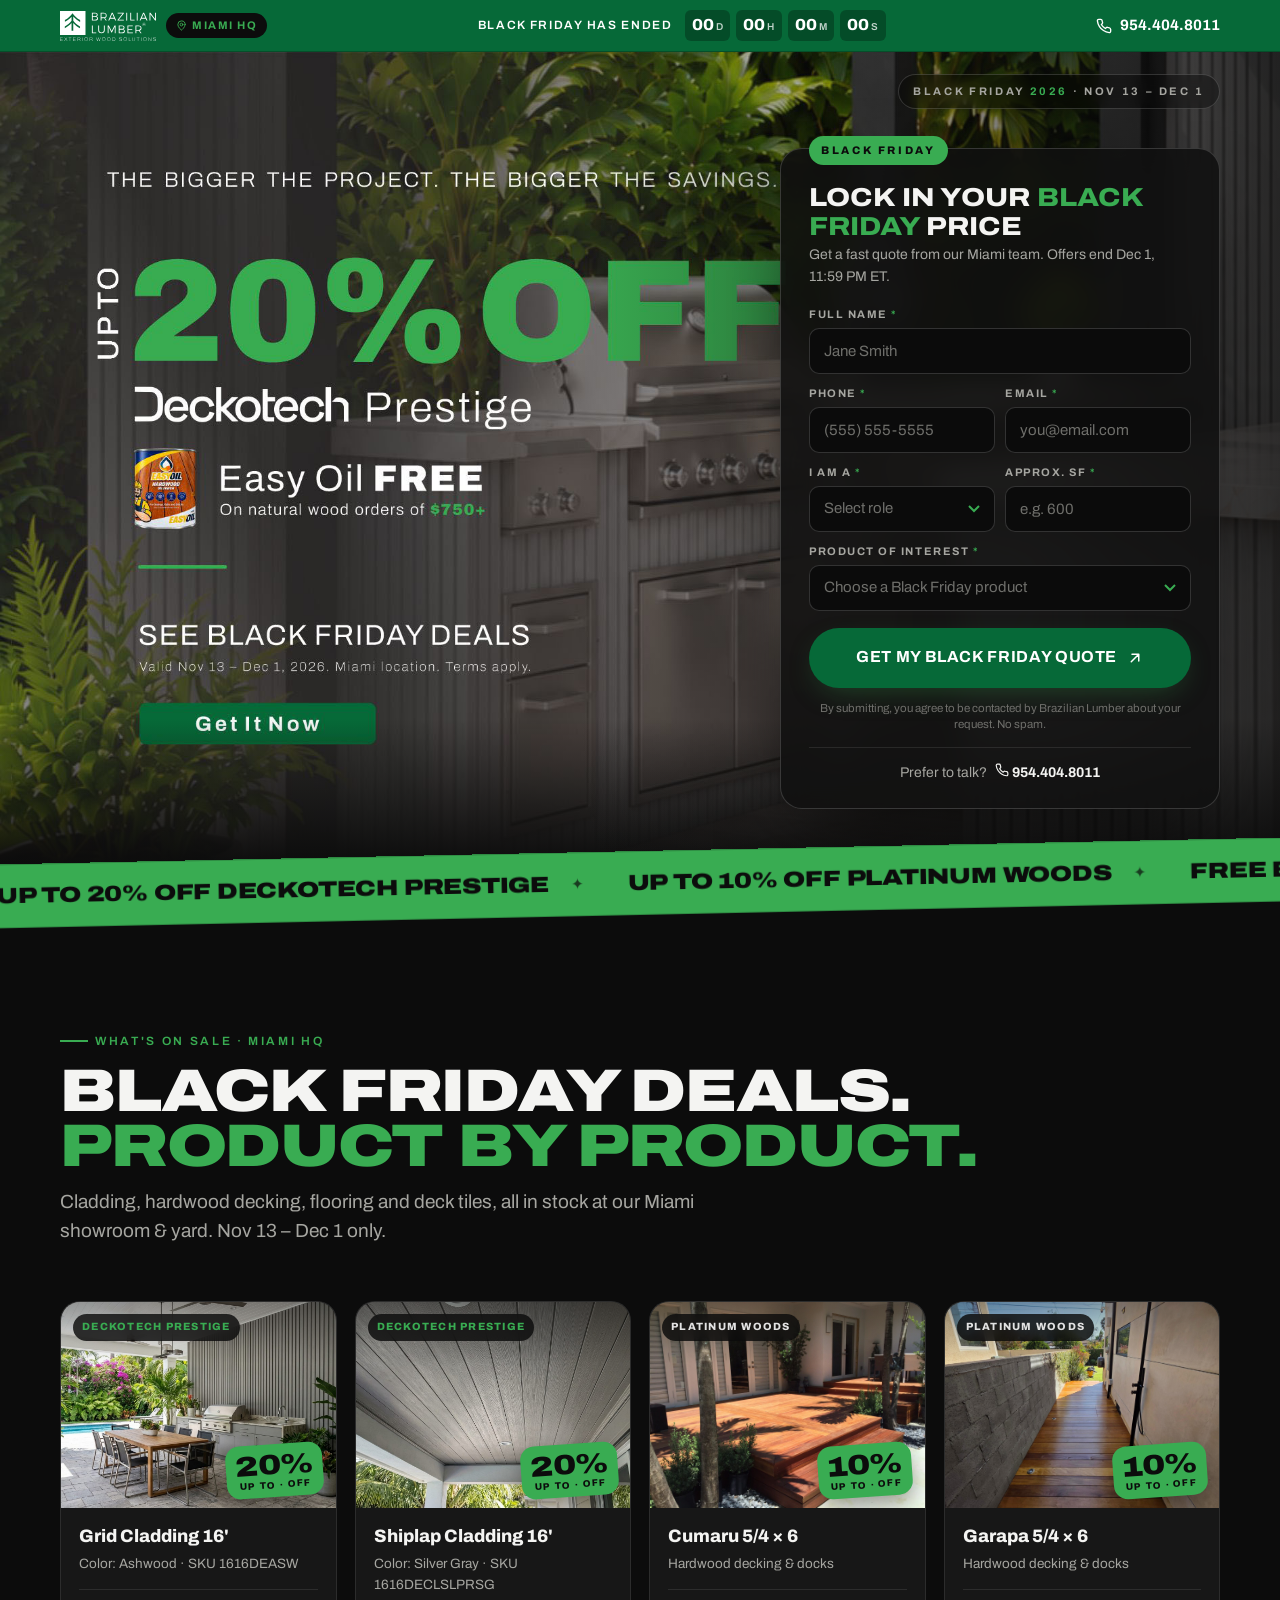
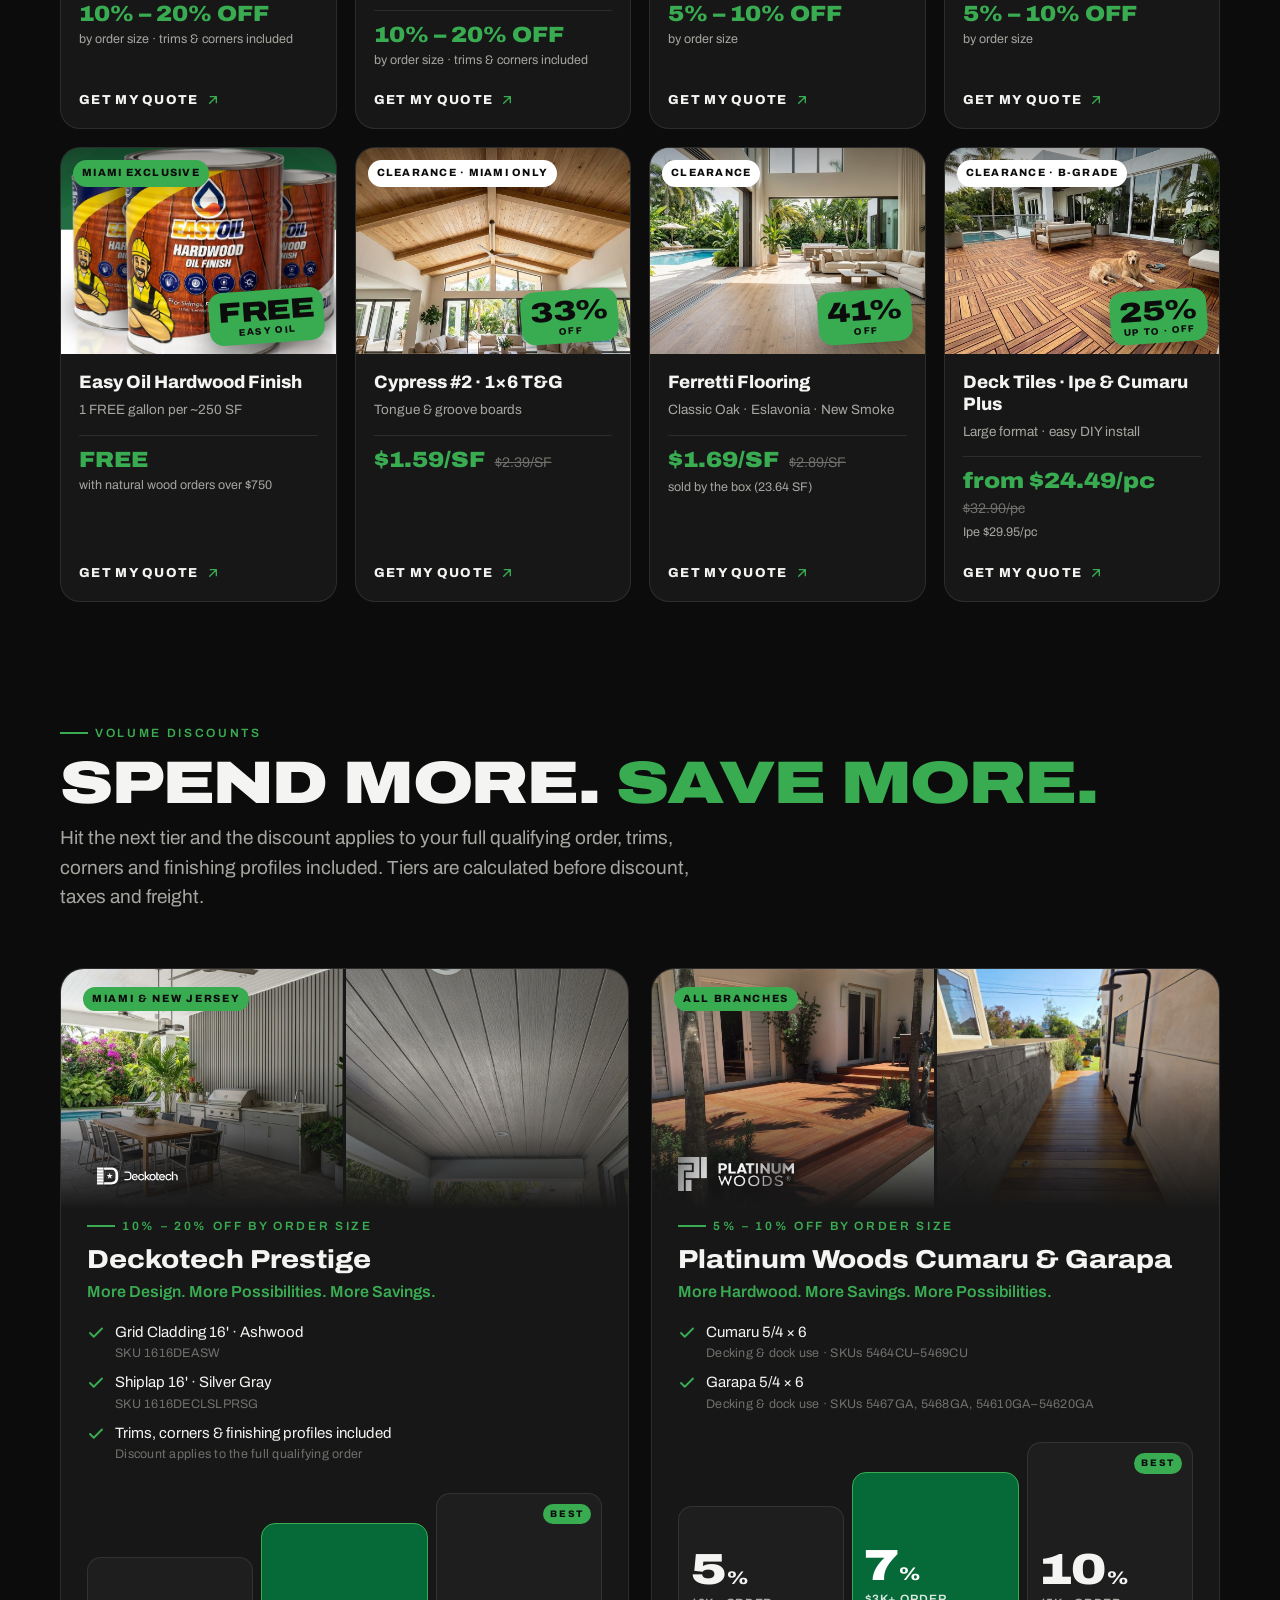
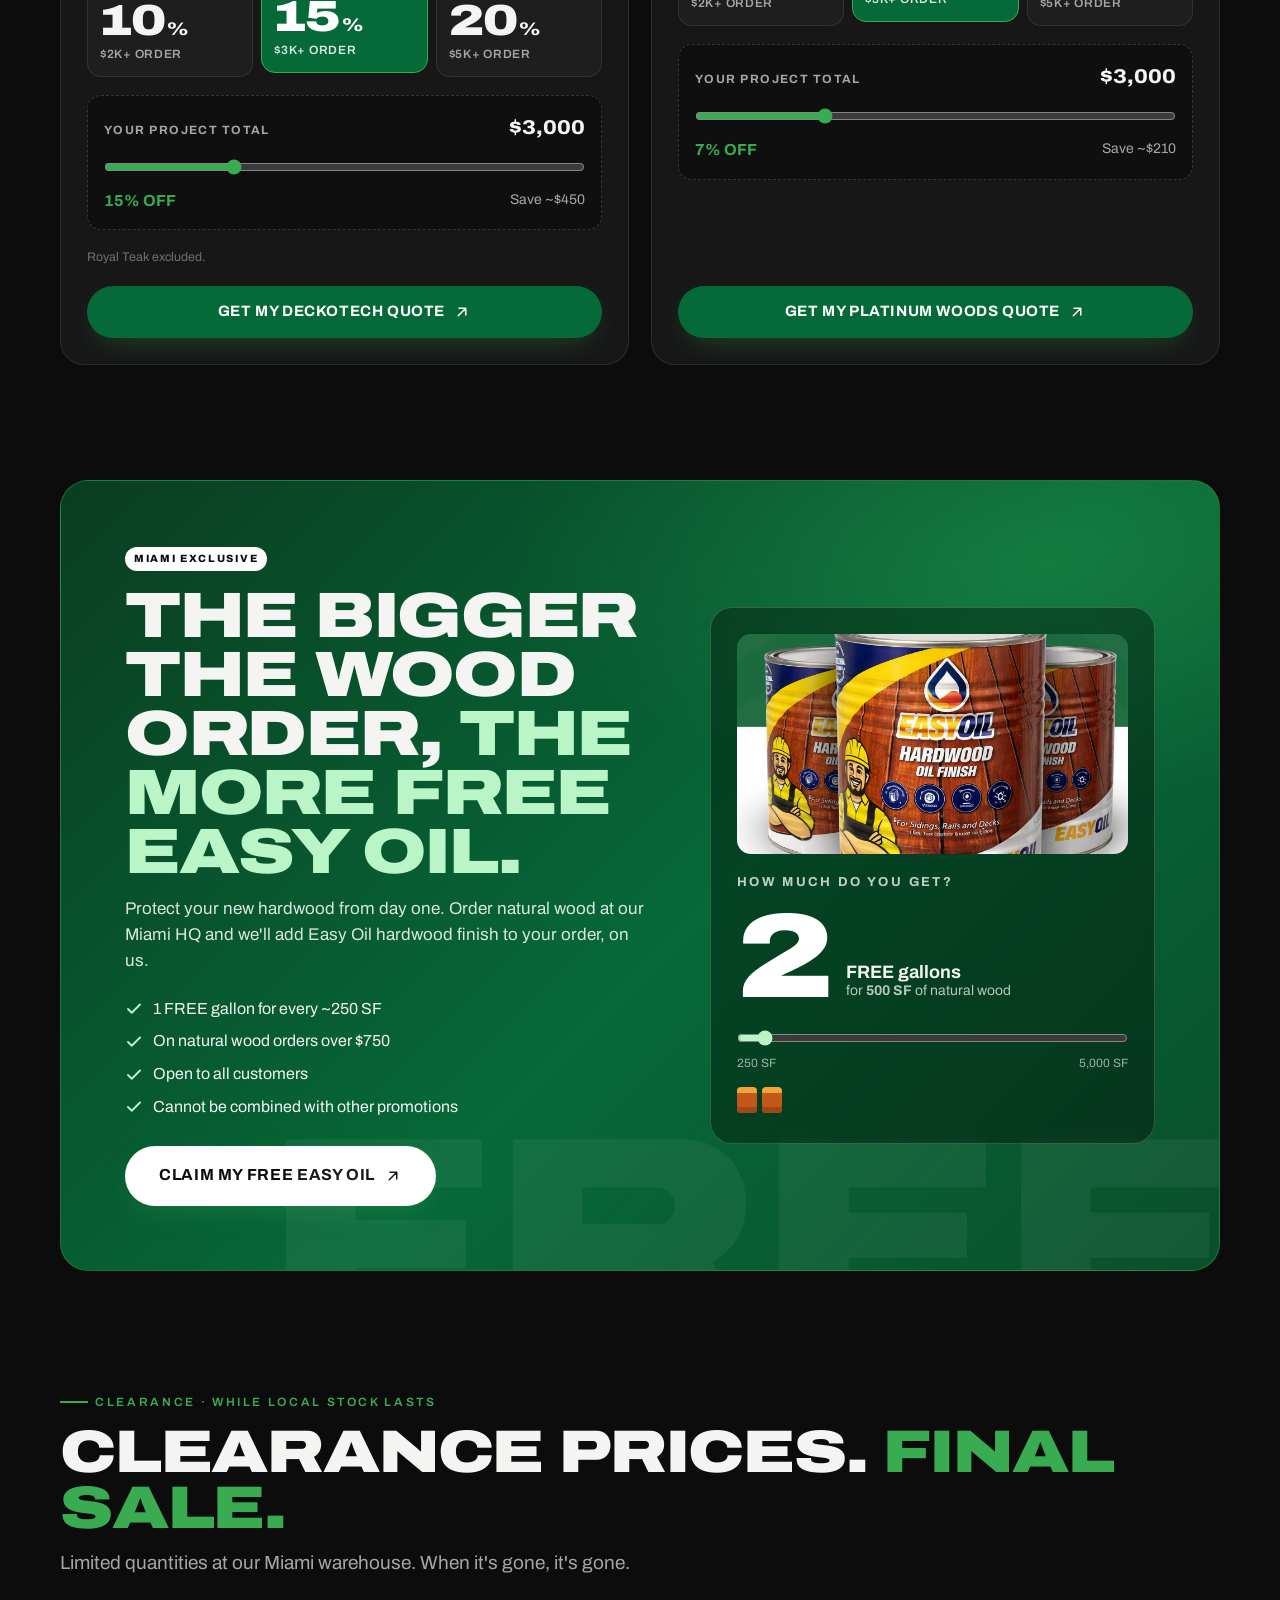
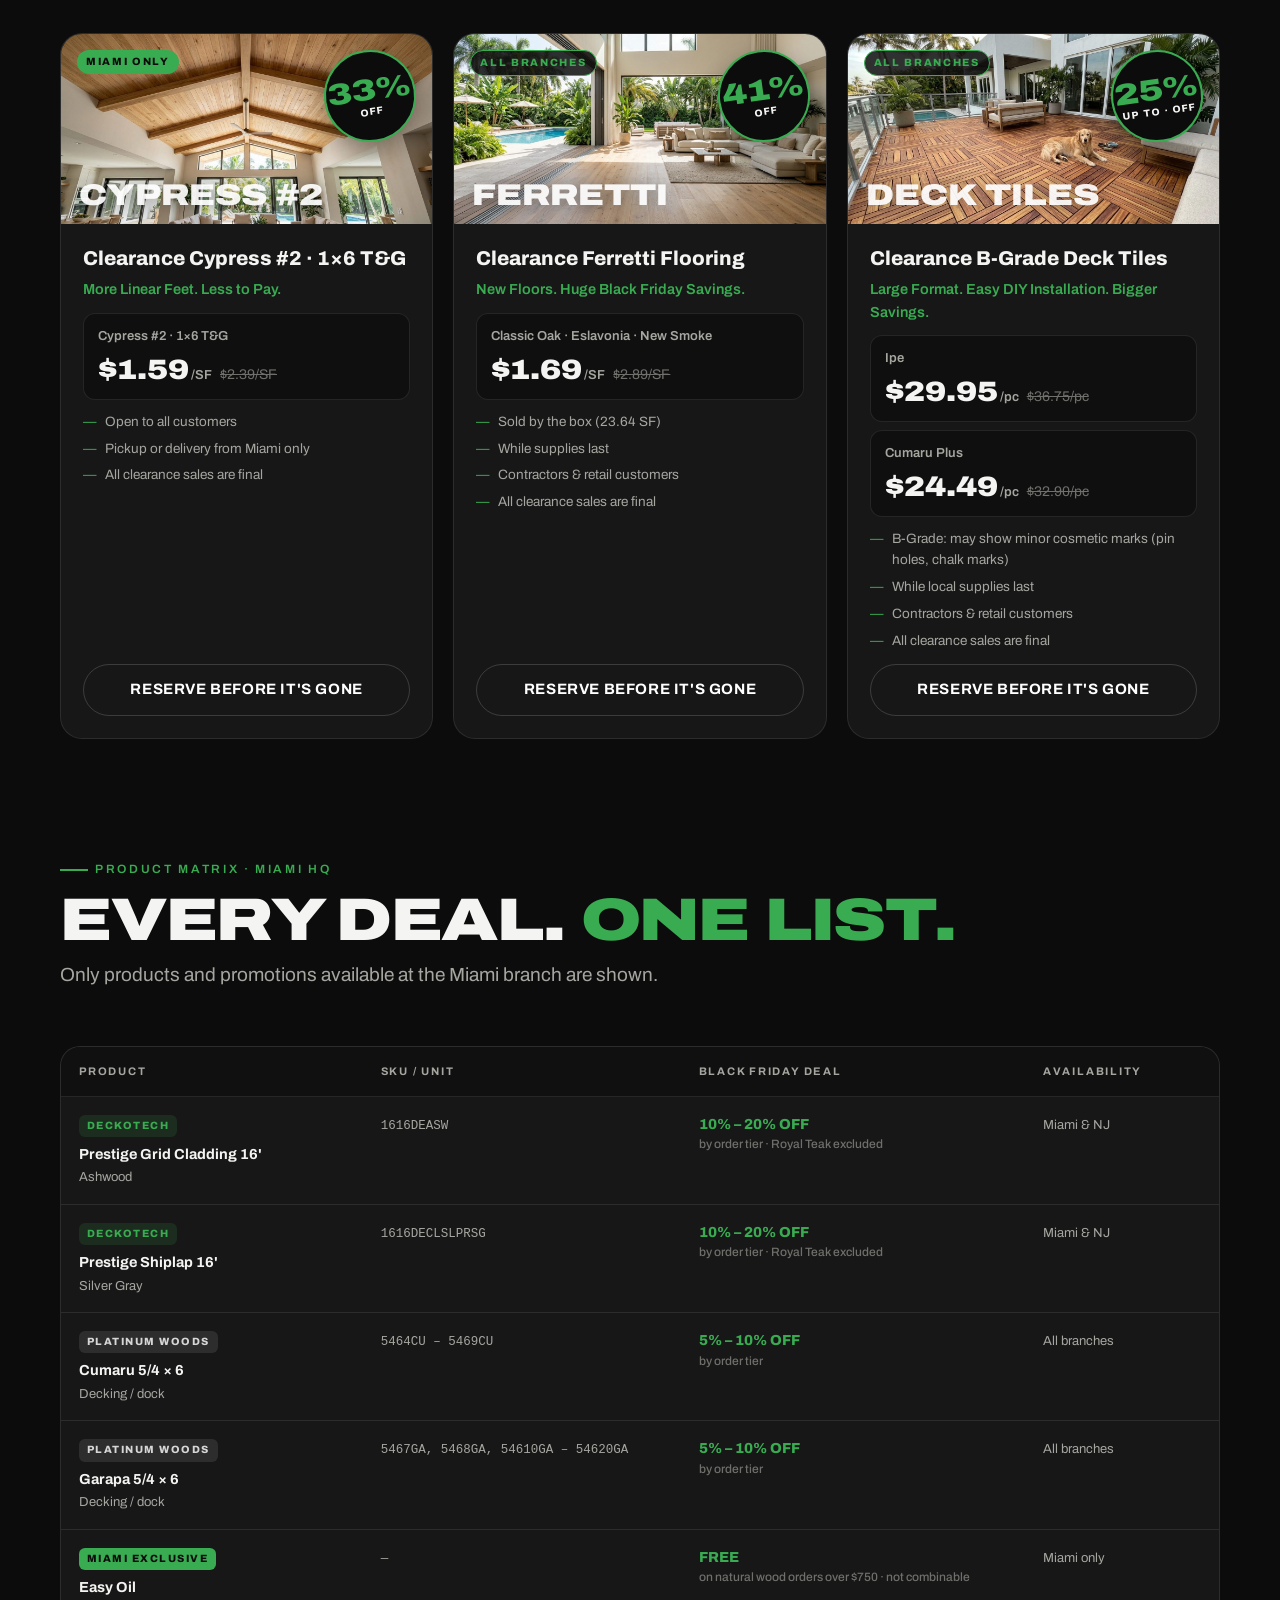
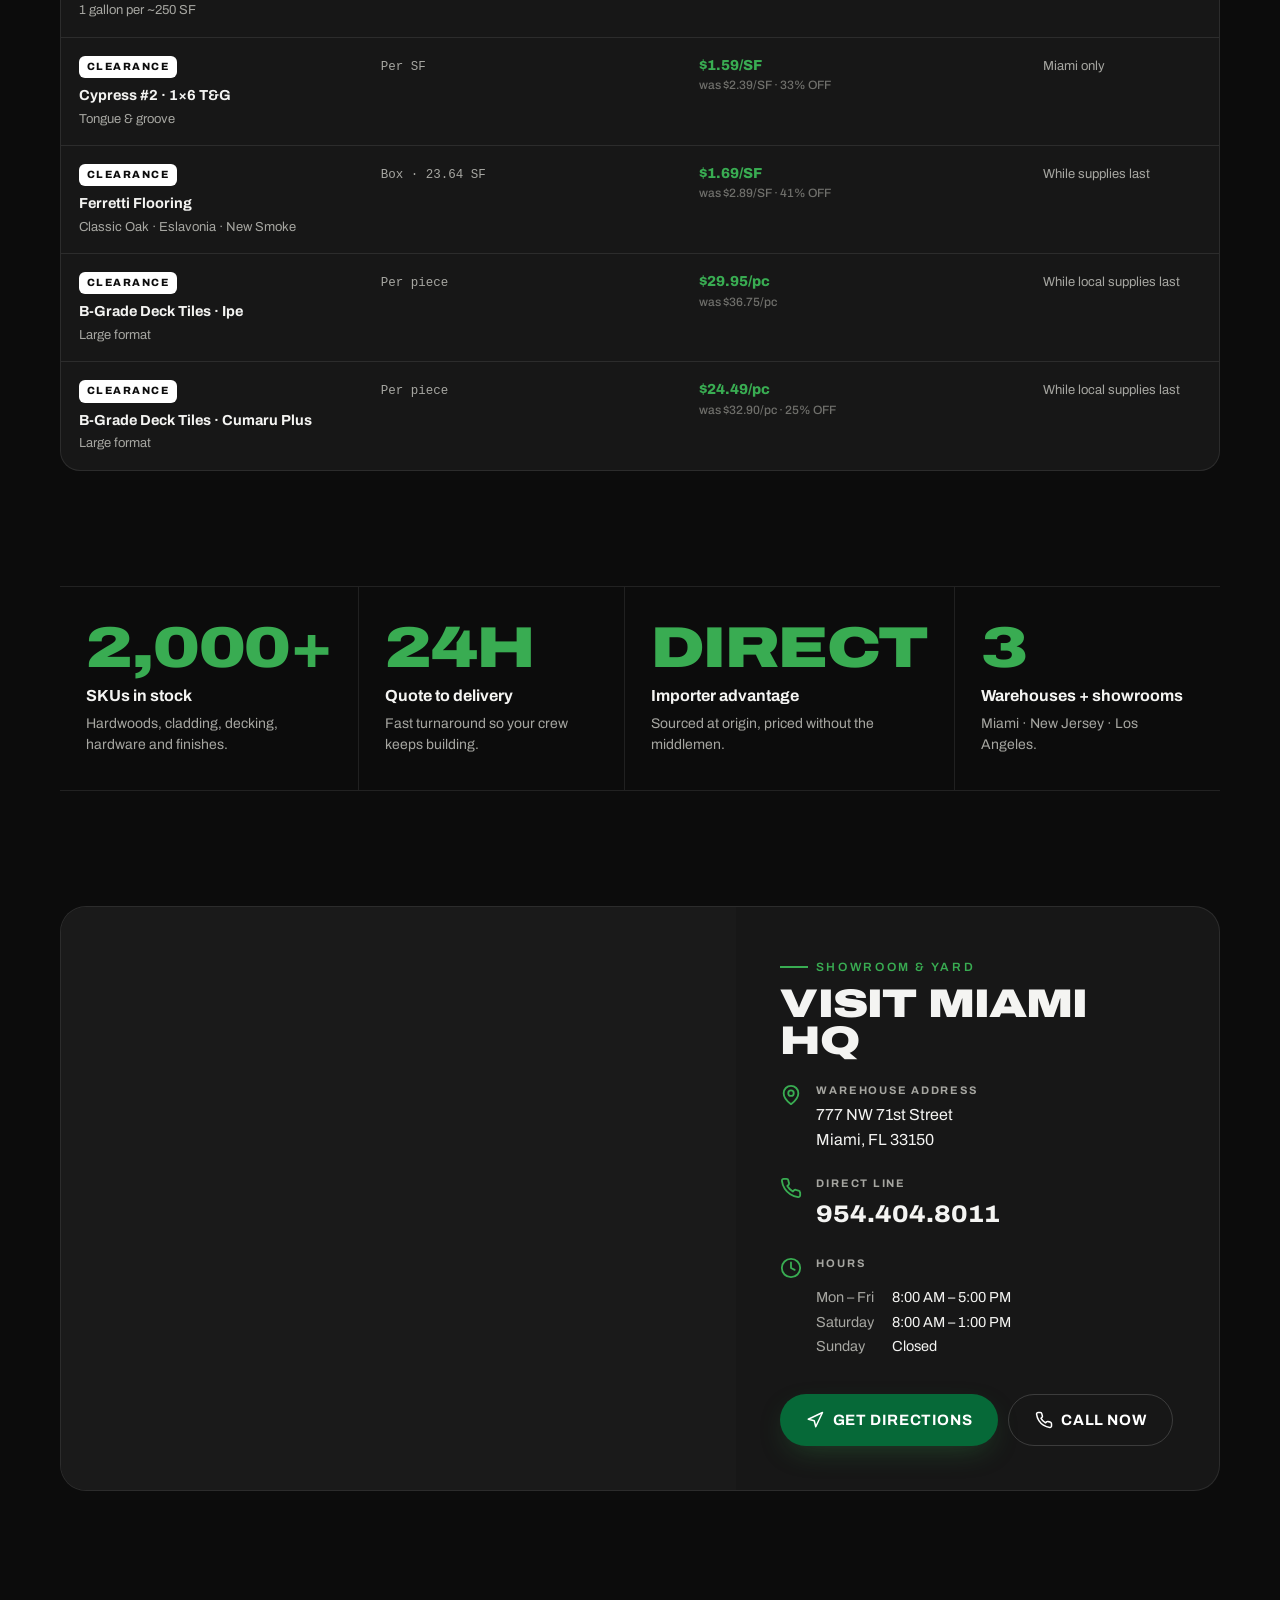
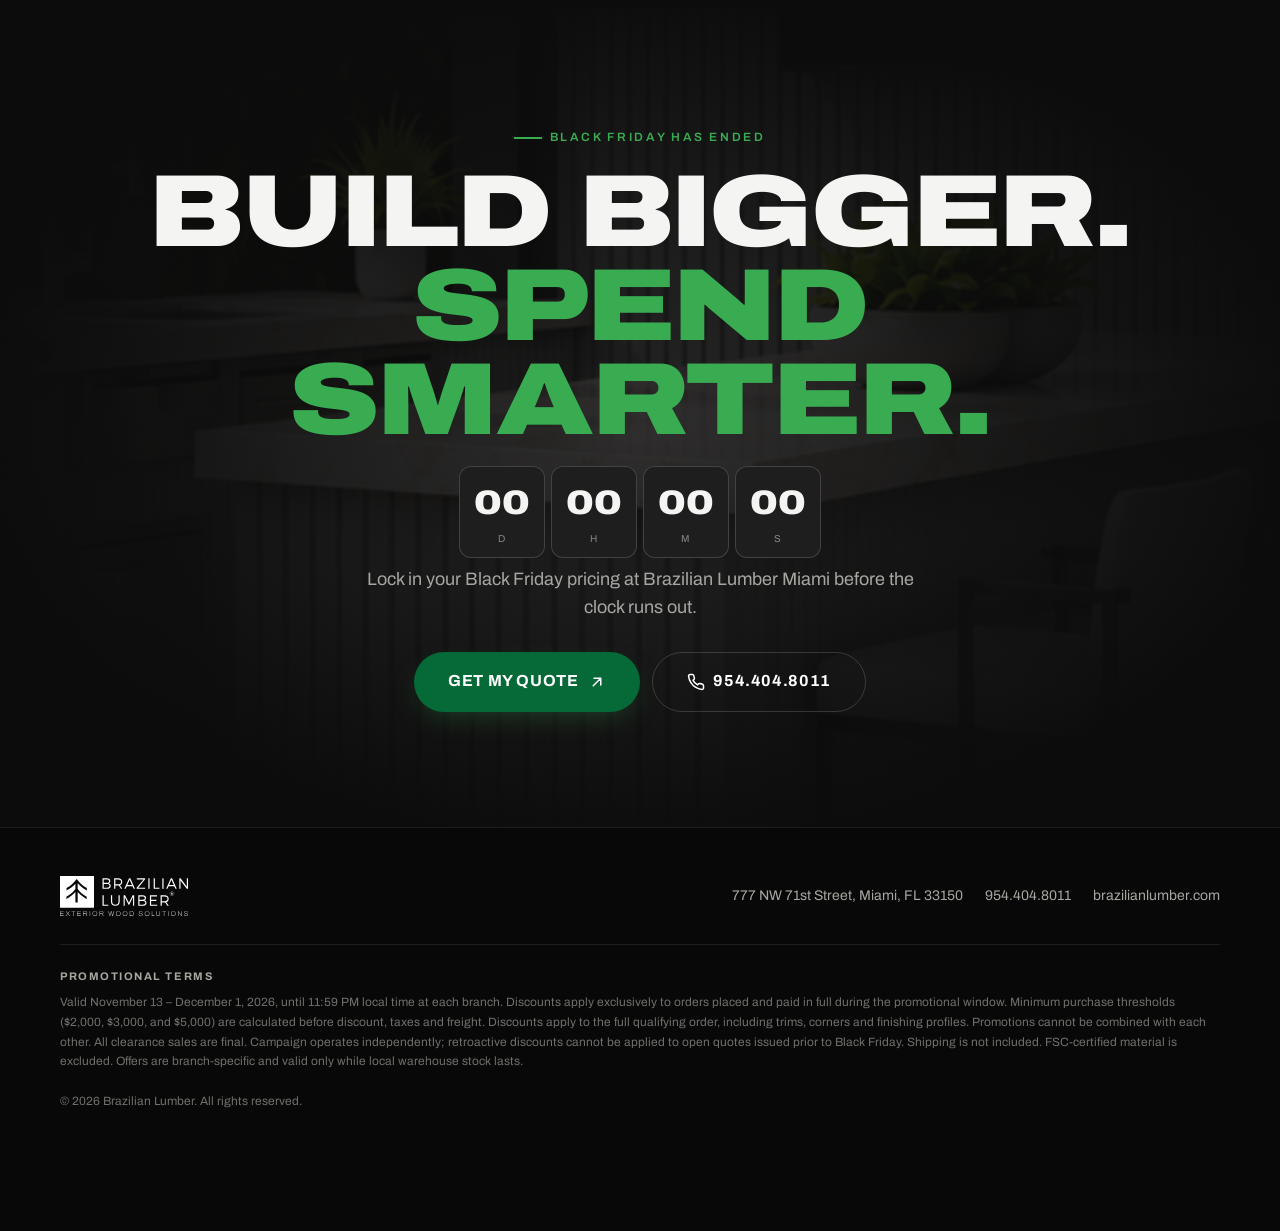
==== commit 377b0694: "Add files via upload" ====
--- a/miami/index.html
+++ b/miami/index.html
@@ -8,15 +8,15 @@
 <meta name="theme-color" content="#066938">
 <meta property="og:title" content="Black Friday 2026 · Brazilian Lumber Miami · Up to 20% OFF">
 <meta property="og:description" content="Build bigger, spend smarter. Black Friday at Brazilian Lumber Miami: Nov 13 – Dec 1, 2026. Volume discounts on Deckotech and Platinum Woods plus clearance deals.">
-<meta property="og:image" content="../assets/img/miami-desktop.jpg">
-<link rel="preload" href="../assets/fonts/Archivo-Variable.ttf" as="font" type="font/ttf" crossorigin>
-<link rel="stylesheet" href="../assets/css/bf.css">
+<meta property="og:image" content="../assets/img/miami-desktop.jpg?v=1794429323">
+<link rel="preload" href="../assets/fonts/Archivo-Variable.ttf?v=1794429328" as="font" type="font/ttf" crossorigin>
+<link rel="stylesheet" href="../assets/css/bf.css?v=1794518632">
 <!-- TRACKING (Manuel): Meta Pixel + Google tag go here. Branch: miami -->
 </head>
 <body data-branch="miami" data-deadline="2026-12-02T04:59:59Z">
 <div class="topbar" role="banner">
   <div class="wrap">
-    <div class="topbar__branch"><a class="topbar__logo" href="#top" aria-label="Brazilian Lumber"><img src="../assets/logos/brl-logo-white.svg" alt="Brazilian Lumber" width="96" height="30"></a><span class="tag"><svg class="ico" viewBox="0 0 24 24" fill="none" stroke="currentColor" stroke-width="2" stroke-linecap="round" stroke-linejoin="round" aria-hidden="true"><path d="M20 10c0 6-8 12-8 12s-8-6-8-12a8 8 0 0 1 16 0z"/><circle cx="12" cy="10" r="3"/></svg> Miami HQ</span></div>
+    <div class="topbar__branch"><a class="topbar__logo" href="#top" aria-label="Brazilian Lumber"><img src="../assets/logos/brl-logo-white.svg?v=1794429323" alt="Brazilian Lumber" width="96" height="30"></a><span class="tag"><svg class="ico" viewBox="0 0 24 24" fill="none" stroke="currentColor" stroke-width="2" stroke-linecap="round" stroke-linejoin="round" aria-hidden="true"><path d="M20 10c0 6-8 12-8 12s-8-6-8-12a8 8 0 0 1 16 0z"/><circle cx="12" cy="10" r="3"/></svg> Miami HQ</span></div>
     <div class="topbar__count"><span class="label" data-countdown-label>Black Friday ends in</span><div class="countdown " data-countdown aria-live="off"><span class="countdown__unit"><b data-u="d">00</b><small>d</small></span><span class="countdown__unit"><b data-u="h">00</b><small>h</small></span><span class="countdown__unit"><b data-u="m">00</b><small>m</small></span><span class="countdown__unit"><b data-u="s">00</b><small>s</small></span></div></div>
     <a class="topbar__phone" href="tel:+19544048011" aria-label="Call Miami HQ showroom 954.404.8011"><svg class="ico" viewBox="0 0 24 24" fill="none" stroke="currentColor" stroke-width="2" stroke-linecap="round" stroke-linejoin="round" aria-hidden="true"><path d="M22 16.9v3a2 2 0 0 1-2.2 2 19.8 19.8 0 0 1-8.6-3.1 19.5 19.5 0 0 1-6-6A19.8 19.8 0 0 1 2.1 4.2 2 2 0 0 1 4.1 2h3a2 2 0 0 1 2 1.7c.1.9.4 1.8.7 2.7a2 2 0 0 1-.5 2.1L8 9.8a16 16 0 0 0 6 6l1.3-1.3a2 2 0 0 1 2.1-.4c.9.3 1.8.6 2.7.7a2 2 0 0 1 1.7 2z"/></svg><span class="num">954.404.8011</span></a>
   </div>
@@ -32,8 +32,8 @@
   <h1 class="sr-only">Black Friday at Brazilian Lumber Miami: up to 20% off Deckotech Prestige, up to 10% off Platinum Woods hardwoods and FREE Easy Oil</h1>
   <div class="hero__media">
     <picture>
-      <source media="(max-width: 760px)" srcset="../assets/img/miami-mobile.jpg">
-      <img src="../assets/img/miami-desktop.jpg" alt="Up to 20% off Deckotech Prestige and FREE Easy Oil on natural wood orders of $750+. Black Friday deals valid Nov 13 – Dec 1, 2026 at the Miami location." width="2401" height="1201" fetchpriority="high">
+      <source media="(max-width: 760px)" srcset="../assets/img/miami-mobile.jpg?v=1794429323">
+      <img src="../assets/img/miami-desktop.jpg?v=1794429323" alt="Up to 20% off Deckotech Prestige and FREE Easy Oil on natural wood orders of $750+. Black Friday deals valid Nov 13 – Dec 1, 2026 at the Miami location." width="2401" height="1201" fetchpriority="high">
     </picture>
     <a class="hero__link" href="#quote" aria-label="Get it now: request your Black Friday quote" tabindex="-1"></a>
   </div>
@@ -109,7 +109,7 @@
     </div>
     <div class="p-grid p-grid--4"><article class="p-card reveal">
       <a class="p-card__media" href="#quote" data-product="dkt-ashwood" tabindex="-1" aria-hidden="true">
-        <img src="../assets/img/products/miami/dkt-ashwood.jpg" alt="Grid Cladding 16' (Color: Ashwood · SKU 1616DEASW)" loading="lazy">
+        <img src="../assets/img/products/miami/dkt-ashwood.jpg?v=1794522871" alt="Grid Cladding 16' (Color: Ashwood · SKU 1616DEASW)" loading="lazy">
         <span class="p-card__chip chip--dkt">Deckotech Prestige</span>
         <span class="p-card__badge"><b>20%</b><small>Up to · Off</small></span>
       </a>
@@ -121,7 +121,7 @@
       </div>
     </article><article class="p-card reveal">
       <a class="p-card__media" href="#quote" data-product="dkt-silvergray" tabindex="-1" aria-hidden="true">
-        <img src="../assets/img/products/miami/dkt-silvergray.jpg" alt="Shiplap Cladding 16' (Color: Silver Gray · SKU 1616DECLSLPRSG)" loading="lazy">
+        <img src="../assets/img/products/miami/dkt-silvergray.jpg?v=1794522871" alt="Shiplap Cladding 16' (Color: Silver Gray · SKU 1616DECLSLPRSG)" loading="lazy">
         <span class="p-card__chip chip--dkt">Deckotech Prestige</span>
         <span class="p-card__badge"><b>20%</b><small>Up to · Off</small></span>
       </a>
@@ -133,7 +133,7 @@
       </div>
     </article><article class="p-card reveal">
       <a class="p-card__media" href="#quote" data-product="pw-cumaru" tabindex="-1" aria-hidden="true">
-        <img src="../assets/img/products/miami/pw-cumaru.jpg" alt="Cumaru 5/4 × 6 (Hardwood decking &amp; docks)" loading="lazy">
+        <img src="../assets/img/products/miami/pw-cumaru.jpg?v=1794522870" alt="Cumaru 5/4 × 6 (Hardwood decking &amp; docks)" loading="lazy">
         <span class="p-card__chip chip--pw">Platinum Woods</span>
         <span class="p-card__badge"><b>10%</b><small>Up to · Off</small></span>
       </a>
@@ -145,7 +145,7 @@
       </div>
     </article><article class="p-card reveal">
       <a class="p-card__media" href="#quote" data-product="pw-garapa" tabindex="-1" aria-hidden="true">
-        <img src="../assets/img/products/pw-garapa-deck.jpg" alt="Garapa 5/4 × 6 (Hardwood decking &amp; docks)" loading="lazy">
+        <img src="../assets/img/products/pw-garapa-deck.jpg?v=1794434339" alt="Garapa 5/4 × 6 (Hardwood decking &amp; docks)" loading="lazy">
         <span class="p-card__chip chip--pw">Platinum Woods</span>
         <span class="p-card__badge"><b>10%</b><small>Up to · Off</small></span>
       </a>
@@ -157,7 +157,7 @@
       </div>
     </article><article class="p-card reveal">
       <a class="p-card__media" href="#quote" data-product="easy-oil" tabindex="-1" aria-hidden="true">
-        <img src="../assets/img/products/easy-oil.jpg" alt="Easy Oil Hardwood Finish (1 FREE gallon per ~250 SF)" loading="lazy">
+        <img src="../assets/img/products/easy-oil.jpg?v=1794434339" alt="Easy Oil Hardwood Finish (1 FREE gallon per ~250 SF)" loading="lazy">
         <span class="p-card__chip chip--exc">Miami exclusive</span>
         <span class="p-card__badge"><b>FREE</b><small>Easy Oil</small></span>
       </a>
@@ -169,7 +169,7 @@
       </div>
     </article><article class="p-card reveal">
       <a class="p-card__media" href="#quote" data-product="clr-cypress" tabindex="-1" aria-hidden="true">
-        <img src="../assets/img/products/miami/clr-cypress.jpg" alt="Cypress #2 · 1×6 T&amp;G (Tongue &amp; groove boards)" loading="lazy">
+        <img src="../assets/img/products/miami/clr-cypress.jpg?v=1794522870" alt="Cypress #2 · 1×6 T&amp;G (Tongue &amp; groove boards)" loading="lazy">
         <span class="p-card__chip chip--clr">Clearance · Miami only</span>
         <span class="p-card__badge"><b>33%</b><small>Off</small></span>
       </a>
@@ -181,7 +181,7 @@
       </div>
     </article><article class="p-card reveal">
       <a class="p-card__media" href="#quote" data-product="clr-ferretti" tabindex="-1" aria-hidden="true">
-        <img src="../assets/img/products/miami/clr-ferretti.jpg" alt="Ferretti Flooring (Classic Oak · Eslavonia · New Smoke)" loading="lazy">
+        <img src="../assets/img/products/miami/clr-ferretti.jpg?v=1794522871" alt="Ferretti Flooring (Classic Oak · Eslavonia · New Smoke)" loading="lazy">
         <span class="p-card__chip chip--clr">Clearance</span>
         <span class="p-card__badge"><b>41%</b><small>Off</small></span>
       </a>
@@ -193,7 +193,7 @@
       </div>
     </article><article class="p-card reveal">
       <a class="p-card__media" href="#quote" data-product="clr-tiles" tabindex="-1" aria-hidden="true">
-        <img src="../assets/img/products/miami/clr-tiles.jpg" alt="Deck Tiles · Ipe &amp; Cumaru Plus (Large format · easy DIY install)" loading="lazy">
+        <img src="../assets/img/products/miami/clr-tiles.jpg?v=1794522871" alt="Deck Tiles · Ipe &amp; Cumaru Plus (Large format · easy DIY install)" loading="lazy">
         <span class="p-card__chip chip--clr">Clearance · B-Grade</span>
         <span class="p-card__badge"><b>25%</b><small>Up to · Off</small></span>
       </a>
@@ -216,9 +216,9 @@
     <div class="tiers">
       <article class="tier-block reveal" id="deckotech" data-estimator data-tiers="[[2000,10],[3000,15],[5000,20]]">
     <div class="tier-block__media">
-      <div class="tier-block__split"><img src="../assets/img/products/miami/dkt-ashwood.jpg" alt="" loading="lazy"><img src="../assets/img/products/miami/dkt-silvergray.jpg" alt="" loading="lazy"></div>
+      <div class="tier-block__split"><img src="../assets/img/products/miami/dkt-ashwood.jpg?v=1794522871" alt="" loading="lazy"><img src="../assets/img/products/miami/dkt-silvergray.jpg?v=1794522871" alt="" loading="lazy"></div>
       <span class="flag">Miami &amp; New Jersey</span>
-      <img class="tier-block__logo tier-block__logo--dkt" src="../assets/logos/deckotech-logo.svg" alt="Deckotech">
+      <img class="tier-block__logo tier-block__logo--dkt" src="../assets/logos/deckotech-logo.svg?v=1794429323" alt="Deckotech">
     </div>
     <div class="tier-block__body">
       <span class="eyebrow">10% – 20% OFF by order size</span>
@@ -237,9 +237,9 @@
   </article>
       <article class="tier-block reveal" id="platinum-woods" data-estimator data-tiers="[[2000,5],[3000,7],[5000,10]]">
     <div class="tier-block__media">
-      <div class="tier-block__split"><img src="../assets/img/products/miami/pw-cumaru.jpg" alt="" loading="lazy"><img src="../assets/img/products/pw-garapa-deck.jpg" alt="" loading="lazy"></div>
+      <div class="tier-block__split"><img src="../assets/img/products/miami/pw-cumaru.jpg?v=1794522870" alt="" loading="lazy"><img src="../assets/img/products/pw-garapa-deck.jpg?v=1794434339" alt="" loading="lazy"></div>
       <span class="flag">All branches</span>
-      <img class="tier-block__logo " src="../assets/logos/platinum-logo.png" alt="Platinum Woods">
+      <img class="tier-block__logo " src="../assets/logos/platinum-logo.png?v=1794429323" alt="Platinum Woods">
     </div>
     <div class="tier-block__body">
       <span class="eyebrow">5% – 10% OFF by order size</span>
@@ -270,7 +270,7 @@
         <a class="btn btn--lg" style="background:#fff;color:var(--ink)" href="#quote" data-product="easy-oil">Claim my free Easy Oil <svg class="ico" viewBox="0 0 24 24" fill="none" stroke="currentColor" stroke-width="2" stroke-linecap="round" stroke-linejoin="round" aria-hidden="true"><path d="M7 17 17 7M8 7h9v9"/></svg></a>
       </div>
       <div class="oil-calc" data-oil>
-        <img class="oil-calc__img" src="../assets/img/products/easy-oil.jpg" alt="Easy Oil Hardwood Oil Finish cans" loading="lazy">
+        <img class="oil-calc__img" src="../assets/img/products/easy-oil.jpg?v=1794434339" alt="Easy Oil Hardwood Oil Finish cans" loading="lazy">
         <h4>How much do you get?</h4>
         <div class="oil-calc__out">
           <span class="oil-calc__num display" data-out="gal">2</span>
@@ -292,7 +292,7 @@
     </div>
     <div class="clearance-grid"><article class="c-card reveal" id="cypress">
       <div class="c-card__visual">
-        <img src="../assets/img/products/miami/clr-cypress.jpg" alt="" loading="lazy">
+        <img src="../assets/img/products/miami/clr-cypress.jpg?v=1794522870" alt="" loading="lazy">
         <span class="flag">Miami only</span>
         <div class="c-card__pct"><div><b>33%</b><small>OFF</small></div></div>
         <span class="c-card__species">Cypress #2</span>
@@ -307,7 +307,7 @@
       </div>
     </article><article class="c-card reveal" id="ferretti">
       <div class="c-card__visual">
-        <img src="../assets/img/products/miami/clr-ferretti.jpg" alt="" loading="lazy">
+        <img src="../assets/img/products/miami/clr-ferretti.jpg?v=1794522871" alt="" loading="lazy">
         <span class="flag flag--outline">All branches</span>
         <div class="c-card__pct"><div><b>41%</b><small>OFF</small></div></div>
         <span class="c-card__species">Ferretti</span>
@@ -322,7 +322,7 @@
       </div>
     </article><article class="c-card reveal" id="deck-tiles">
       <div class="c-card__visual">
-        <img src="../assets/img/products/miami/clr-tiles.jpg" alt="" loading="lazy">
+        <img src="../assets/img/products/miami/clr-tiles.jpg?v=1794522871" alt="" loading="lazy">
         <span class="flag flag--outline">All branches</span>
         <div class="c-card__pct"><div><b>25%</b><small>UP TO · OFF</small></div></div>
         <span class="c-card__species">Deck Tiles</span>
@@ -426,7 +426,7 @@
   </div>
 </section>
 <section class="section final">
-  <div class="final__bg"><img src="../assets/img/miami-desktop.jpg" alt="" loading="lazy"></div>
+  <div class="final__bg"><img src="../assets/img/miami-desktop.jpg?v=1794429323" alt="" loading="lazy"></div>
   <div class="wrap reveal">
     <span class="eyebrow" data-countdown-label>Black Friday ends Dec 1 · 11:59 PM ET</span>
     <h2 class="display">Build bigger.<em>Spend smarter.</em></h2>
@@ -442,7 +442,7 @@
 <footer class="footer">
   <div class="wrap">
     <div class="footer__top">
-      <img src="../assets/logos/brl-logo-white.svg" alt="Brazilian Lumber" width="128" height="40">
+      <img src="../assets/logos/brl-logo-white.svg?v=1794429323" alt="Brazilian Lumber" width="128" height="40">
       <div class="footer__contact">
         <span>777 NW 71st Street, Miami, FL 33150</span>
         <a href="tel:+19544048011">954.404.8011</a>
@@ -460,6 +460,6 @@
   <a class="btn btn--ghost" href="tel:+19544048011"><svg class="ico" viewBox="0 0 24 24" fill="none" stroke="currentColor" stroke-width="2" stroke-linecap="round" stroke-linejoin="round" aria-hidden="true"><path d="M22 16.9v3a2 2 0 0 1-2.2 2 19.8 19.8 0 0 1-8.6-3.1 19.5 19.5 0 0 1-6-6A19.8 19.8 0 0 1 2.1 4.2 2 2 0 0 1 4.1 2h3a2 2 0 0 1 2 1.7c.1.9.4 1.8.7 2.7a2 2 0 0 1-.5 2.1L8 9.8a16 16 0 0 0 6 6l1.3-1.3a2 2 0 0 1 2.1-.4c.9.3 1.8.6 2.7.7a2 2 0 0 1 1.7 2z"/></svg> Call</a>
   <a class="btn" href="#quote">Get quote</a>
 </div>
-<script src="../assets/js/bf.js" defer></script>
+<script src="../assets/js/bf.js?v=1794429478" defer></script>
 </body>
 </html>
